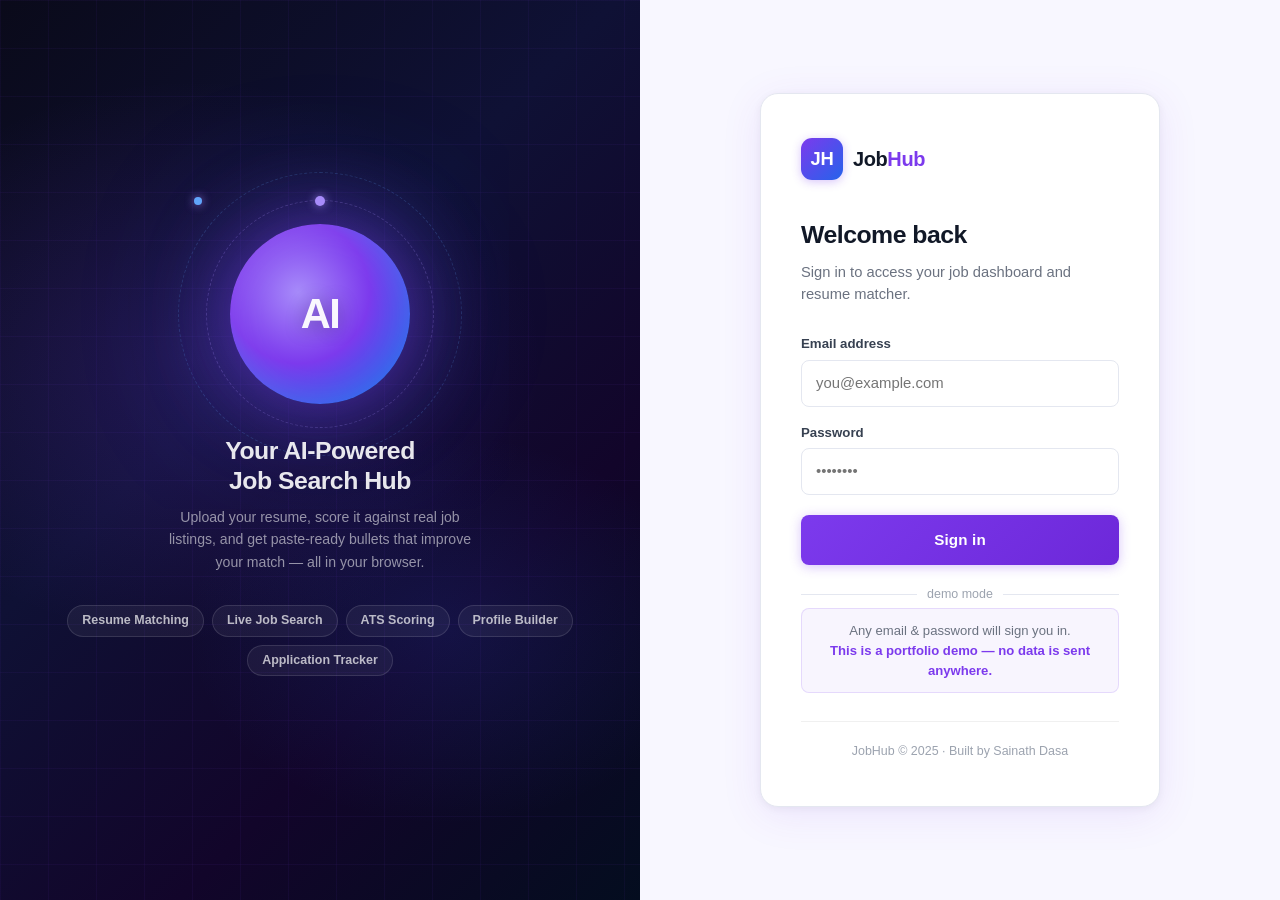
==== jobs.html @ d6e59f8e "Fix DOCX injection, score explanation, profile page, AI login visual Matcher fixes: - Fix injectSect" ====
<!DOCTYPE html>
<html lang="en">
<head>
  <meta charset="UTF-8" />
  <meta name="viewport" content="width=device-width, initial-scale=1.0" />
  <title>Jobs Dashboard — JobHub</title>
  <link rel="stylesheet" href="css/styles.css" />
  <style>
    /* ---- Page header ---- */
    .page-header {
      background: var(--surface);
      border-bottom: 1px solid var(--border);
      padding: 28px 0 20px;
    }
    .page-header-inner {
      max-width: 1200px; margin: 0 auto; padding: 0 24px;
      display: flex; align-items: flex-end; gap: 20px; justify-content: space-between; flex-wrap: wrap;
    }
    .page-header h1 {
      margin: 0 0 4px; font-size: 1.65rem; font-weight: 800;
      letter-spacing: -0.02em; color: var(--text);
    }
    .page-header p { margin: 0; color: var(--muted); font-size: 0.9rem; }

    /* ---- Search + filter bar ---- */
    .search-bar-row {
      max-width: 1200px; margin: 0 auto; padding: 16px 24px;
      display: flex; gap: 10px; flex-wrap: wrap; align-items: center;
    }
    .search-main {
      flex: 1; min-width: 240px; max-width: 420px;
      padding: 9px 14px; border: 1.5px solid var(--border);
      border-radius: var(--radius-sm); font: inherit; font-size: 0.93rem;
      color: var(--text); background: var(--surface);
      transition: border-color 0.15s, box-shadow 0.15s;
    }
    .search-main:focus {
      outline: none; border-color: var(--accent);
      box-shadow: 0 0 0 3px rgba(124,58,237,0.10);
    }
    .search-btn {
      padding: 9px 20px; background: var(--accent); color: #fff;
      border: none; border-radius: var(--radius-sm); font: inherit;
      font-size: 0.88rem; font-weight: 700; cursor: pointer;
      transition: background 0.15s; white-space: nowrap;
    }
    .search-btn:hover { background: var(--accent-hover); }
    .search-btn:disabled { opacity: 0.6; cursor: not-allowed; }

    .filter-sep { width: 1px; height: 30px; background: var(--border); margin: 0 2px; flex-shrink: 0; }

    .filter-select {
      padding: 9px 12px; border: 1.5px solid var(--border);
      border-radius: var(--radius-sm); font: inherit; font-size: 0.87rem;
      color: var(--text); background: var(--surface); cursor: pointer;
      transition: border-color 0.15s;
    }
    .filter-select:focus { outline: none; border-color: var(--accent); }

    .filter-inline-input {
      padding: 9px 12px; border: 1.5px solid var(--border);
      border-radius: var(--radius-sm); font: inherit; font-size: 0.87rem;
      color: var(--text); background: var(--surface); width: 160px;
      transition: border-color 0.15s;
    }
    .filter-inline-input:focus { outline: none; border-color: var(--accent); }

    .filter-label { font-size: 0.82rem; font-weight: 600; color: var(--muted); white-space: nowrap; }

    .time-chip-row { display: flex; gap: 4px; align-items: center; }
    .time-chip {
      padding: 6px 14px; border: 1.5px solid var(--border);
      border-radius: 999px; font-size: 0.8rem; font-weight: 600;
      color: var(--muted); background: var(--surface); cursor: pointer;
      transition: border-color 0.15s, color 0.15s, background 0.15s;
    }
    .time-chip.active {
      border-color: var(--accent); color: var(--accent);
      background: rgba(124,58,237,0.07);
    }

    /* ---- Main panel ---- */
    .main-panel {
      max-width: 1200px; margin: 0 auto 40px; padding: 0 24px;
    }

    /* ---- Stat strip ---- */
    .stat-strip {
      display: grid; grid-template-columns: repeat(5, 1fr); gap: 12px;
      margin-bottom: 20px;
    }
    @media (max-width: 800px) { .stat-strip { grid-template-columns: repeat(3, 1fr); } }
    @media (max-width: 520px) { .stat-strip { grid-template-columns: repeat(2, 1fr); } }

    /* ---- Status bar ---- */
    .live-status-bar {
      display: flex; align-items: center; gap: 10px;
      padding: 8px 0 14px; font-size: 0.84rem; color: var(--muted);
    }
    .live-spinner {
      width: 14px; height: 14px; border: 2px solid var(--border);
      border-top-color: var(--accent); border-radius: 50%;
      animation: spin 0.7s linear infinite; display: none; flex-shrink: 0;
    }
    .live-spinner.visible { display: block; }
    @keyframes spin { to { transform: rotate(360deg); } }

    /* ---- Table ---- */
    .table-card {
      background: var(--surface); border: 1px solid var(--border);
      border-radius: var(--radius); box-shadow: var(--shadow);
      overflow: hidden;
    }
    .table-toolbar {
      display: flex; align-items: center; justify-content: space-between;
      padding: 14px 20px; border-bottom: 1px solid var(--border); gap: 12px; flex-wrap: wrap;
    }
    .table-toolbar-left { display: flex; align-items: center; gap: 8px; }
    .table-count { font-size: 0.82rem; color: var(--muted); }
    .table-count strong { color: var(--text); }

    .jobs-table-wrap { overflow-x: auto; }
    .jobs-table {
      width: 100%; border-collapse: collapse; font-size: 0.875rem;
    }
    .jobs-table th {
      text-align: left; padding: 11px 16px;
      font-size: 0.75rem; font-weight: 700; letter-spacing: 0.06em;
      text-transform: uppercase; color: var(--muted);
      background: var(--surface-2); border-bottom: 1px solid var(--border);
      white-space: nowrap;
    }
    .jobs-table th:first-child { border-radius: 0; }
    .jobs-table td {
      padding: 13px 16px; border-bottom: 1px solid var(--border);
      vertical-align: middle;
    }
    .jobs-table tbody tr:last-child td { border-bottom: none; }
    .jobs-table tbody tr:hover td { background: rgba(124,58,237,0.025); }
    .jobs-table tbody tr.row-applied td { background: rgba(37,99,235,0.025); }

    .col-company { font-weight: 600; color: var(--text); white-space: nowrap; max-width: 150px; overflow: hidden; text-overflow: ellipsis; }
    .col-position a { color: var(--text); font-weight: 500; }
    .col-position a:hover { color: var(--accent); text-decoration: none; }
    .col-position .applied-badge {
      display: inline-flex; align-items: center; gap: 4px;
      font-size: 0.72rem; font-weight: 600; color: var(--accent-2);
      background: rgba(37,99,235,0.08); border: 1px solid rgba(37,99,235,0.2);
      padding: 2px 8px; border-radius: 999px; margin-left: 6px; white-space: nowrap;
    }
    .col-location { color: var(--muted); font-size: 0.82rem; white-space: nowrap; }
    .col-source { }
    .col-date { color: var(--muted); font-size: 0.8rem; white-space: nowrap; }
    .col-match { text-align: center; }
    .col-actions { white-space: nowrap; text-align: right; }

    /* score pill */
    .score-pill {
      display: inline-block; padding: 3px 10px;
      border-radius: 999px; font-size: 0.78rem; font-weight: 700;
      min-width: 46px; text-align: center;
    }
    .score-pill.high { background: rgba(5,150,105,0.1); color: var(--success); border: 1px solid rgba(5,150,105,0.2); }
    .score-pill.mid  { background: rgba(217,119,6,0.1);  color: var(--warn);    border: 1px solid rgba(217,119,6,0.2); }
    .score-pill.low  { background: rgba(220,38,38,0.08); color: var(--danger);  border: 1px solid rgba(220,38,38,0.15); }

    /* source badge */
    .src-badge {
      display: inline-block; padding: 2px 8px; border-radius: 4px;
      font-size: 0.72rem; font-weight: 600;
      background: var(--surface-2); border: 1px solid var(--border); color: var(--muted);
    }
    .src-badge.live { background: rgba(124,58,237,0.07); border-color: rgba(124,58,237,0.2); color: var(--accent); }

    /* action buttons */
    .btn-open {
      display: inline-flex; align-items: center; justify-content: center;
      width: 30px; height: 30px; border-radius: var(--radius-sm);
      border: 1px solid var(--border); background: var(--surface);
      color: var(--muted); cursor: pointer; text-decoration: none;
      transition: border-color 0.15s, color 0.15s, background 0.15s;
      font-size: 0.85rem;
    }
    .btn-open:hover { border-color: var(--accent); color: var(--accent); background: rgba(124,58,237,0.05); text-decoration: none; }

    .btn-mark-applied {
      display: inline-flex; align-items: center; gap: 5px;
      padding: 5px 12px; border-radius: var(--radius-sm);
      border: 1.5px solid var(--accent-2); color: var(--accent-2);
      background: transparent; font: inherit; font-size: 0.8rem; font-weight: 600;
      cursor: pointer; transition: background 0.15s, color 0.15s; white-space: nowrap;
    }
    .btn-mark-applied:hover { background: var(--accent-2); color: #fff; }
    .btn-applied-state {
      display: inline-flex; align-items: center; gap: 5px;
      padding: 5px 12px; border-radius: var(--radius-sm);
      border: 1.5px solid rgba(37,99,235,0.25); color: var(--accent-2);
      background: rgba(37,99,235,0.07); font: inherit; font-size: 0.8rem; font-weight: 600;
      cursor: pointer; white-space: nowrap;
      transition: border-color 0.15s, background 0.15s;
    }
    .btn-applied-state:hover { border-color: var(--danger); color: var(--danger); background: rgba(220,38,38,0.06); }

    .actions-row { display: inline-flex; align-items: center; gap: 6px; }

    /* ---- Empty / error ---- */
    .table-empty {
      padding: 48px 24px; text-align: center; color: var(--muted); font-size: 0.9rem;
    }
    .table-empty strong { color: var(--text); }

    /* ---- Chip rows in expanded detail ---- */
    .row-detail td { padding: 0 16px 14px; }
    .chip-row-sm { display: flex; flex-wrap: wrap; gap: 4px; margin-top: 4px; }
    .chip-sm {
      padding: 2px 8px; border-radius: 4px; font-size: 0.72rem; font-weight: 500;
    }
    .chip-sm.matched { background: rgba(5,150,105,0.08); color: var(--success); border: 1px solid rgba(5,150,105,0.2); }
    .chip-sm.missing { background: rgba(220,38,38,0.06); color: var(--danger); border: 1px solid rgba(220,38,38,0.15); }

    /* ---- Applications log ---- */
    .apps-section {
      margin-top: 32px;
    }

    /* ---- Utility classes replacing inline styles ---- */
    .search-filter-bar { background: var(--surface); border-bottom: 1px solid var(--border); }
    .main-panel-top { margin-top: 24px; }
    .updated-at-label { font-size: 0.78rem; color: var(--muted); }
    .applied-filter-label { font-size: 0.82rem; color: var(--muted); display: flex; align-items: center; gap: 5px; cursor: pointer; }
    .live-status-text { color: var(--muted); }
    .toolbar-sources { display: flex; align-items: center; gap: 8px; }
    .toolbar-sources-label { font-size: 0.78rem; color: var(--muted); }
    .pagination-hidden { display: none; }
    .th-center { text-align: center; }
    .th-right { text-align: right; }
    .page-info-text { font-size: 0.82rem; color: var(--muted); }

    /* ---- Pagination ---- */
    .pagination-hidden { display: none !important; }
    .pagination {
      display: flex; align-items: center; justify-content: space-between;
      padding: 12px 20px; border-top: 1px solid var(--border);
      font-size: 0.83rem; color: var(--muted);
    }
    .page-btns { display: flex; gap: 4px; }
    .page-btn {
      padding: 5px 10px; border-radius: var(--radius-sm);
      border: 1px solid var(--border); background: var(--surface);
      font: inherit; font-size: 0.82rem; cursor: pointer; color: var(--text);
      transition: border-color 0.15s, background 0.15s;
    }
    .page-btn:hover { border-color: var(--accent); color: var(--accent); }
    .page-btn.active { background: var(--accent); border-color: var(--accent); color: #fff; }
    .page-btn:disabled { opacity: 0.4; cursor: not-allowed; }
  </style>
</head>
<body>

  <!-- Auth guard runs first -->
  <script>
    (function() {
      const auth = localStorage.getItem('jh_auth');
      if (!auth) { window.location.replace('login.html'); }
    })();
  </script>

  <nav class="nav">
    <div class="nav-inner">
      <a href="index.html" class="nav-brand">
        <span class="dot"></span><span id="brand-name">JobHub</span>
      </a>
      <div class="nav-links">
        <a href="index.html">About</a>
        <a href="jobs.html" class="active">Jobs</a>
        <a href="matcher.html">Matcher</a>
        <a href="profile.html">Profile</a>
      </div>
      <div class="nav-right">
        <div class="nav-user">
          <div class="nav-user-avatar" id="nav-avatar">SD</div>
          <span id="nav-email"></span>
        </div>
        <button type="button" class="nav-logout" id="nav-logout">Sign out</button>
      </div>
    </div>
  </nav>

  <!-- Page header -->
  <div class="page-header">
    <div class="page-header-inner">
      <div>
        <h1>Job Dashboard</h1>
        <p id="status-line">Search roles and score them against your resume in real time.</p>
      </div>
    </div>
  </div>

  <!-- Search + filter bar -->
  <div class="search-filter-bar">
    <div class="search-bar-row">
      <!-- Live search -->
      <input type="search" id="live-q" class="search-main"
             placeholder="Search: React Developer, Data Engineer, Python Backend…" />
      <button type="button" id="live-search-btn" class="search-btn">Search Live</button>
      <span id="updated-at" class="updated-at-label"></span>

      <div class="filter-sep"></div>

      <!-- Time filter chips -->
      <div class="time-chip-row">
        <span class="filter-label">Posted:</span>
        <button type="button" class="time-chip active" data-hours="0">All</button>
        <button type="button" class="time-chip" data-hours="24">24h</button>
        <button type="button" class="time-chip" data-hours="48">48h</button>
        <button type="button" class="time-chip" data-hours="168">7d</button>
      </div>

      <div class="filter-sep"></div>

      <!-- Filter inputs -->
      <input id="q" type="text" class="filter-inline-input" placeholder="Filter title, company…" />
      <select id="source" class="filter-select" title="Filter by source" aria-label="Filter by source"><option value="">All sources</option></select>
      <select id="min-score" class="filter-select" title="Minimum match percentage" aria-label="Minimum match percentage">
        <option value="0" selected>Any match</option>
        <option value="30">30%+</option>
        <option value="50">50%+</option>
        <option value="70">70%+</option>
      </select>
      <select id="sort" class="filter-select" title="Sort order" aria-label="Sort order">
        <option value="match">Best match</option>
        <option value="date">Newest first</option>
        <option value="applied">Applied first</option>
      </select>
      <label class="applied-filter-label">
        <input type="checkbox" id="applied-only" /> Applied only
      </label>
    </div>
  </div>

  <!-- Main content -->
  <div class="main-panel main-panel-top">

    <!-- Stat strip -->
    <div class="stat-strip">
      <div class="stat-card accent-blue">
        <div class="stat-number" id="stat-total">—</div>
        <div class="stat-label">Total Jobs</div>
      </div>
      <div class="stat-card accent-green">
        <div class="stat-number" id="stat-high">—</div>
        <div class="stat-label">High Match ≥70%</div>
      </div>
      <div class="stat-card accent-warn">
        <div class="stat-number" id="stat-mid">—</div>
        <div class="stat-label">Medium 50–69%</div>
      </div>
      <div class="stat-card accent-purple">
        <div class="stat-number" id="stat-new">—</div>
        <div class="stat-label">New Today</div>
      </div>
      <div class="stat-card accent-teal">
        <div class="stat-number" id="stat-applied">0</div>
        <div class="stat-label">Applied Today</div>
      </div>
    </div>

    <!-- Status / spinner -->
    <div class="live-status-bar">
      <div class="live-spinner" id="live-spinner"></div>
      <span id="live-status-text" class="live-status-text"></span>
    </div>

    <!-- Jobs table card -->
    <div class="table-card" id="jobs-table-card">
      <div class="table-toolbar">
        <div class="table-toolbar-left">
          <span class="table-count" id="table-count"><strong>—</strong> jobs</span>
        </div>
        <div class="toolbar-sources">
          <span class="toolbar-sources-label">Live sources: Remotive · Arbeitnow · Himalayas</span>
        </div>
      </div>
      <div class="jobs-table-wrap">
        <table class="jobs-table">
          <thead>
            <tr>
              <th>Company</th>
              <th>Position</th>
              <th>Location</th>
              <th>Source</th>
              <th>Date</th>
              <th class="th-center">Match</th>
              <th class="th-right">Actions</th>
            </tr>
          </thead>
          <tbody id="jobs-tbody">
            <tr><td colspan="7"><div class="table-empty">Loading jobs…</div></td></tr>
          </tbody>
        </table>
      </div>
      <div class="pagination pagination-hidden" id="pagination-bar">
        <span id="page-info" class="page-info-text"></span>
        <div class="page-btns" id="page-btns"></div>
      </div>
    </div>

    <!-- Applications log -->
    <section class="apps-section">
      <div class="section-header">
        <div class="section-dot section-dot-green"></div>
        <h2>Applications Log</h2>
        <span class="muted small" id="apps-count"></span>
        <button type="button" class="btn btn-ghost btn-sm apps-clear-btn" id="clear-apps">Clear Log</button>
      </div>
      <div id="apps-log-body">
        <p class="muted small">No applications yet — click <strong>Mark as Applied</strong> on any row to start tracking.</p>
      </div>
    </section>
  </div>

  <footer class="footer">
    Live search via Remotive · Arbeitnow · Himalayas · Cached feed via GitHub Actions
  </footer>

  <script type="module">
    import { loadResume, loadAllJobs, loadSkills, resumeToText, escapeHtml, stripHtml, truncate, formatDate, scoreClass, markActiveNav } from './js/common.js';
    import { matchResumeToJD } from './js/matcher.js';

    // ---- Auth ----
    const authRaw = localStorage.getItem('jh_auth');
    if (!authRaw) { window.location.replace('login.html'); }
    const auth = JSON.parse(authRaw || '{}');
    document.getElementById('nav-avatar').textContent = auth.initials || 'SD';
    document.getElementById('nav-email').textContent = auth.email || '';
    document.getElementById('nav-logout').addEventListener('click', () => {
      localStorage.removeItem('jh_auth');
      window.location.replace('login.html');
    });

    markActiveNav();

    const APPS_KEY = 'jh_applications';
    const PAGE_SIZE = 25;
    const state = { jobs: [], cachedJobs: [], liveJobs: [], filtered: [] };
    let resumeText = '';
    let skills = [];
    let activeHours = 0;
    let currentPage = 1;

    // ---- Live job fetch ----
    async function fetchFromRemotive(query) {
      try {
        const url = `https://remotive.com/api/remote-jobs${query ? '?search=' + encodeURIComponent(query) + '&limit=50' : '?limit=100'}`;
        const r = await fetch(url);
        if (!r.ok) return [];
        const d = await r.json();
        return (d.jobs || []).map(j => ({
          id: 'remotive-' + j.id,
          title: j.title || '', company: j.company_name || '',
          location: j.candidate_required_location || 'Remote',
          url: j.url || '', source: 'Remotive',
          posted: (j.publication_date || '').slice(0, 10),
          description: stripHtml(j.description || '').slice(0, 600),
          tags: j.tags || [], _live: true
        }));
      } catch (e) { console.warn('Remotive:', e); return []; }
    }

    async function fetchFromArbeitnow(query) {
      try {
        const r = await fetch('https://www.arbeitnow.com/api/job-board-api');
        if (!r.ok) return [];
        const d = await r.json();
        const q = (query || '').toLowerCase();
        return (d.data || [])
          .filter(j => !q || (j.title + ' ' + (j.description || '')).toLowerCase().includes(q))
          .slice(0, 40)
          .map(j => ({
            id: 'arbeitnow-' + j.slug,
            title: j.title || '', company: j.company_name || '',
            location: j.location || 'Remote',
            url: j.url || '', source: 'Arbeitnow',
            posted: j.created_at ? new Date(j.created_at * 1000).toISOString().slice(0, 10) : '',
            description: stripHtml(j.description || '').slice(0, 600),
            tags: j.tags || [], _live: true
          }));
      } catch (e) { console.warn('Arbeitnow:', e); return []; }
    }

    async function fetchFromHimalayas(query) {
      try {
        const url = `https://himalayas.app/jobs/api?limit=50${query ? '&q=' + encodeURIComponent(query) : ''}`;
        const r = await fetch(url);
        if (!r.ok) return [];
        const d = await r.json();
        return (d.jobs || []).map(j => ({
          id: 'himalayas-' + (j.id || j.slug || Math.random()),
          title: j.title || '', company: (j.company || {}).name || '',
          location: j.locationRestrictions || 'Remote',
          url: j.applicationLink || j.url || '', source: 'Himalayas',
          posted: (j.createdAt || '').slice(0, 10),
          description: stripHtml(j.description || '').slice(0, 600),
          tags: j.skills || [], _live: true
        }));
      } catch (e) { console.warn('Himalayas:', e); return []; }
    }

    async function searchLiveJobs(query) {
      setStatus(true, 'Searching live job boards…');
      const [rem, arb, him] = await Promise.all([
        fetchFromRemotive(query), fetchFromArbeitnow(query), fetchFromHimalayas(query)
      ]);
      const all = [...rem, ...arb, ...him];
      setStatus(false, `Fetched ${all.length} live jobs · scoring…`);
      return all;
    }

    function setStatus(spin, msg) {
      document.getElementById('live-spinner').classList.toggle('visible', spin);
      document.getElementById('live-status-text').textContent = msg || '';
      document.getElementById('live-search-btn').disabled = spin;
    }

    // ---- Dedup ----
    function norm(s) { return (s || '').toLowerCase().replace(/[^a-z0-9]/g, ''); }
    function dedup(jobs) {
      const urls = new Set(), tcs = new Set();
      return jobs.filter(j => {
        const u = (j.url || '').toLowerCase();
        const k = norm(j.title) + '|' + norm(j.company);
        if (u && urls.has(u)) return false;
        if (k.length > 2 && tcs.has(k)) return false;
        if (u) urls.add(u);
        if (k.length > 2) tcs.add(k);
        return true;
      });
    }

    function scoreJobs(list) {
      return list.map(j => {
        if (!resumeText) return { ...j, matchScore: 0, matchedSkills: [], missingSkills: [] };
        const m = matchResumeToJD([j.title, j.description].filter(Boolean).join('\n'), resumeText, skills);
        return { ...j, matchScore: m.score, matchedSkills: m.matchedSkills, missingSkills: m.missingSkills };
      });
    }

    function mergeAndScore(cached, live) {
      return scoreJobs(dedup([...live, ...cached]));
    }

    // ---- Stats ----
    function rebuildStats(jobs) {
      const today = new Date().toDateString();
      document.getElementById('stat-total').textContent = jobs.length;
      document.getElementById('stat-high').textContent = jobs.filter(j => j.matchScore >= 70).length;
      document.getElementById('stat-mid').textContent = jobs.filter(j => j.matchScore >= 50 && j.matchScore < 70).length;
      document.getElementById('stat-new').textContent = jobs.filter(j => j.posted && new Date(j.posted).toDateString() === today).length;

      const sel = document.getElementById('source');
      const cur = sel.value;
      sel.innerHTML = '<option value="">All sources</option>';
      [...new Set(jobs.map(j => j.source).filter(Boolean))].sort().forEach(s => {
        const o = document.createElement('option'); o.value = s; o.textContent = s;
        if (s === cur) o.selected = true; sel.appendChild(o);
      });
    }

    // ---- Apps storage ----
    function getApps() { try { return JSON.parse(localStorage.getItem(APPS_KEY) || '[]'); } catch { return []; } }
    function isApplied(url) { return getApps().some(a => a.url === url); }
    function getAppliedDate(url) { const a = getApps().find(a => a.url === url); return a ? new Date(a.appliedAt).toLocaleDateString() : ''; }

    function applyJob(job) {
      const apps = getApps();
      if (!apps.some(a => a.url === job.url)) {
        apps.unshift({ url: job.url, title: job.title, company: job.company, source: job.source, matchScore: job.matchScore, appliedAt: new Date().toISOString() });
        localStorage.setItem(APPS_KEY, JSON.stringify(apps.slice(0, 300)));
      }
      updateAppliedStat();
      render();
      renderAppsLog();
    }

    function removeApp(url) {
      localStorage.setItem(APPS_KEY, JSON.stringify(getApps().filter(a => a.url !== url)));
      updateAppliedStat();
      render();
      renderAppsLog();
    }

    function updateAppliedStat() {
      const today = new Date().toDateString();
      document.getElementById('stat-applied').textContent =
        getApps().filter(a => new Date(a.appliedAt).toDateString() === today).length;
    }

    // ---- Time filter ----
    document.querySelectorAll('.time-chip').forEach(btn => {
      btn.addEventListener('click', () => {
        document.querySelectorAll('.time-chip').forEach(b => b.classList.remove('active'));
        btn.classList.add('active');
        activeHours = parseInt(btn.dataset.hours, 10);
        currentPage = 1;
        render();
      });
    });

    function withinWindow(postedStr) {
      if (!activeHours) return true;
      if (!postedStr) return false;
      return new Date(postedStr) >= new Date(Date.now() - activeHours * 3600000);
    }

    // ---- Score pill helper ----
    function scorePill(score) {
      const cls = score >= 70 ? 'high' : score >= 50 ? 'mid' : 'low';
      return `<span class="score-pill ${cls}">${score}%</span>`;
    }

    // ---- Render table ----
    function render() {
      const q = document.getElementById('q').value.trim().toLowerCase();
      const srcFilter = document.getElementById('source').value;
      const minScore = parseInt(document.getElementById('min-score').value, 10);
      const sort = document.getElementById('sort').value;
      const appliedOnly = document.getElementById('applied-only').checked;

      let list = state.jobs.filter(j => {
        if (!withinWindow(j.posted)) return false;
        if (srcFilter && j.source !== srcFilter) return false;
        if (j.matchScore < minScore) return false;
        if (appliedOnly && !isApplied(j.url)) return false;
        if (q) {
          const hay = `${j.title} ${j.company} ${j.location} ${(j.matchedSkills || []).join(' ')}`.toLowerCase();
          if (!hay.includes(q)) return false;
        }
        return true;
      });

      if (sort === 'match') list.sort((a, b) => b.matchScore - a.matchScore);
      else if (sort === 'date') list.sort((a, b) => new Date(b.posted || 0) - new Date(a.posted || 0));
      else if (sort === 'applied') list.sort((a, b) => (isApplied(b.url) ? 1 : 0) - (isApplied(a.url) ? 1 : 0));

      state.filtered = list;

      const total = list.length;
      const totalPages = Math.max(1, Math.ceil(total / PAGE_SIZE));
      if (currentPage > totalPages) currentPage = 1;
      const page = list.slice((currentPage - 1) * PAGE_SIZE, currentPage * PAGE_SIZE);

      document.getElementById('table-count').innerHTML = `<strong>${total}</strong> jobs${total !== state.jobs.length ? ` (of ${state.jobs.length})` : ''}`;

      const tbody = document.getElementById('jobs-tbody');
      if (total === 0) {
        const hidden = state.jobs.length;
        tbody.innerHTML = `<tr><td colspan="7"><div class="table-empty">
          No jobs match your current filters.<br/>
          ${hidden > 0 ? `<strong>${hidden} jobs</strong> exist — try setting match % to "Any" or clearing filters.` : 'Try searching for a specific role using the search bar above.'}
        </div></td></tr>`;
        document.getElementById('pagination-bar').style.display = 'none';
        return;
      }

      tbody.innerHTML = page.map(j => {
        const applied = isApplied(j.url);
        const liveBadge = j._live ? ` <span class="src-badge live">Live</span>` : '';
        const appliedBadge = applied ? `<span class="applied-badge">✓ Applied ${escapeHtml(getAppliedDate(j.url))}</span>` : '';
        const actionBtn = applied
          ? `<button type="button" class="btn-applied-state btn-undo-apply" data-url="${escapeHtml(j.url)}" title="Click to undo">✓ Applied</button>`
          : `<button type="button" class="btn-mark-applied btn-track-apply"
               data-url="${escapeHtml(j.url)}"
               data-title="${escapeHtml(j.title || '')}"
               data-company="${escapeHtml(j.company || '')}"
               data-source="${escapeHtml(j.source || '')}"
               data-score="${j.matchScore}">Mark as Applied</button>`;
        return `
          <tr class="${applied ? 'row-applied' : ''}" data-id="${escapeHtml(j.id || '')}">
            <td class="col-company" title="${escapeHtml(j.company || '')}">${escapeHtml(j.company || '—')}</td>
            <td class="col-position">
              <a href="${escapeHtml(j.url || '#')}" target="_blank" rel="noopener">${escapeHtml(j.title || '(untitled)')}</a>
              ${appliedBadge}
            </td>
            <td class="col-location">${escapeHtml(j.location || '—')}</td>
            <td class="col-source"><span class="src-badge">${escapeHtml(j.source || '')}</span>${liveBadge}</td>
            <td class="col-date">${j.posted ? escapeHtml(formatDate(j.posted)) : '—'}</td>
            <td class="col-match">${scorePill(j.matchScore)}</td>
            <td class="col-actions">
              <div class="actions-row">
                <a class="btn-open" href="${escapeHtml(j.url || '#')}" target="_blank" rel="noopener" title="Open job listing">↗</a>
                ${actionBtn}
              </div>
            </td>
          </tr>`;
      }).join('');

      // Pagination
      const pbar = document.getElementById('pagination-bar');
      if (totalPages <= 1) {
        pbar.classList.add('pagination-hidden');
      } else {
        pbar.classList.remove('pagination-hidden');
        document.getElementById('page-info').textContent =
          `Showing ${(currentPage - 1) * PAGE_SIZE + 1}–${Math.min(currentPage * PAGE_SIZE, total)} of ${total}`;
        const btns = document.getElementById('page-btns');
        btns.innerHTML = '';
        const makeBtn = (label, page, disabled) => {
          const b = document.createElement('button');
          b.className = 'page-btn' + (page === currentPage ? ' active' : '');
          b.textContent = label; b.disabled = disabled;
          if (!disabled) b.addEventListener('click', () => { currentPage = page; render(); document.getElementById('jobs-table-card').scrollIntoView({ behavior: 'smooth', block: 'start' }); });
          return b;
        };
        btns.appendChild(makeBtn('←', currentPage - 1, currentPage === 1));
        const start = Math.max(1, currentPage - 2), end = Math.min(totalPages, currentPage + 2);
        for (let p = start; p <= end; p++) btns.appendChild(makeBtn(p, p, false));
        btns.appendChild(makeBtn('→', currentPage + 1, currentPage === totalPages));
      }

      // Event delegation
      tbody.onclick = e => {
        const applyBtn = e.target.closest('.btn-track-apply');
        if (applyBtn) {
          applyJob({ url: applyBtn.dataset.url, title: applyBtn.dataset.title, company: applyBtn.dataset.company, source: applyBtn.dataset.source, matchScore: parseInt(applyBtn.dataset.score, 10) });
          return;
        }
        const undoBtn = e.target.closest('.btn-undo-apply');
        if (undoBtn) removeApp(undoBtn.dataset.url);
      };
    }

    // ---- Applications log ----
    function renderAppsLog() {
      const cutoff = Date.now() - 34 * 86400000;
      const apps = getApps().filter(a => new Date(a.appliedAt).getTime() > cutoff);
      const countEl = document.getElementById('apps-count');
      const el = document.getElementById('apps-log-body');
      if (!apps.length) {
        countEl.textContent = '';
        el.innerHTML = '<p class="muted small">No applications in the last 34 days.</p>';
        return;
      }
      const today = new Date().toDateString();
      countEl.textContent = `${apps.length} in last 34 days · ${apps.filter(a => new Date(a.appliedAt).toDateString() === today).length} today`;
      const byDate = {};
      apps.forEach(a => { const d = new Date(a.appliedAt).toDateString(); (byDate[d] = byDate[d] || []).push(a); });
      el.innerHTML = Object.entries(byDate).map(([day, entries]) => `
        <div class="apps-day-group">
          <div class="apps-day-label">${day === today ? 'Today' : day} <span class="muted small">(${entries.length})</span></div>
          <table class="apps-table">
            <thead><tr><th>Job Title</th><th>Company</th><th>Source</th><th>Match</th><th>Time</th><th></th></tr></thead>
            <tbody>
              ${entries.map(a => `<tr>
                <td><a href="${escapeHtml(a.url)}" target="_blank" rel="noopener">${escapeHtml(a.title || '—')}</a></td>
                <td class="muted small">${escapeHtml(a.company || '—')}</td>
                <td><span class="src-badge">${escapeHtml(a.source || '—')}</span></td>
                <td class="${scoreClass(a.matchScore || 0)}">${a.matchScore || 0}%</td>
                <td class="muted small">${new Date(a.appliedAt).toLocaleTimeString([], { hour: '2-digit', minute: '2-digit' })}</td>
                <td><button type="button" class="btn-remove-app" data-url="${escapeHtml(a.url)}">Remove</button></td>
              </tr>`).join('')}
            </tbody>
          </table>
        </div>`).join('');
      el.querySelectorAll('.btn-remove-app').forEach(btn => btn.addEventListener('click', () => removeApp(btn.dataset.url)));
    }

    // ---- Live search handler ----
    async function runSearch() {
      const query = document.getElementById('live-q').value.trim();
      document.getElementById('min-score').value = '0';
      currentPage = 1;
      const liveResults = await searchLiveJobs(query);
      state.liveJobs = liveResults;
      state.jobs = mergeAndScore(state.cachedJobs || [], liveResults);
      rebuildStats(state.jobs);
      setStatus(false, `${liveResults.length} live jobs · ${state.jobs.length} total · scored against your resume`);
      render();
    }

    document.getElementById('live-search-btn').addEventListener('click', runSearch);

    let searchTimeout = null;
    document.getElementById('live-q').addEventListener('input', () => {
      clearTimeout(searchTimeout);
      const q = document.getElementById('live-q').value.trim();
      if (q.length < 2) return;
      searchTimeout = setTimeout(runSearch, 700);
    });
    document.getElementById('live-q').addEventListener('keydown', e => {
      if (e.key === 'Enter') { clearTimeout(searchTimeout); runSearch(); }
    });

    // ---- Init ----
    (async () => {
      try {
        const [resume, feed, skillData] = await Promise.all([
          loadResume(),
          loadAllJobs().catch(() => ({ jobs: [], updated_at: '' })),
          loadSkills().catch(() => ({ skills: [] }))
        ]);

        document.getElementById('brand-name').textContent = resume.name || 'JobHub';
        skills = Array.isArray(skillData) ? skillData : (skillData.skills || []);

        const parts = [resume.title || '', resume.tagline || '', resume.summary || ''];
        Object.values(resume.skills || {}).forEach(arr => { if (Array.isArray(arr)) parts.push(arr.join(' ')); });
        (resume.experience || []).forEach(e => { parts.push(e.role || '', e.company || ''); (e.bullets || []).forEach(b => parts.push(b)); });
        resumeText = parts.join(' ');

        if (feed.updated_at) document.getElementById('updated-at').textContent = `Cache: ${feed.updated_at}`;

        state.cachedJobs = scoreJobs(feed.jobs || []);
        setStatus(true, 'Loading live jobs from Remotive, Arbeitnow, Himalayas…');

        const liveResults = await Promise.all([
          fetchFromRemotive('software engineer'),
          fetchFromArbeitnow(''),
          fetchFromHimalayas('software')
        ]).then(([r, a, h]) => [...r, ...a, ...h]).catch(() => []);

        state.liveJobs = liveResults;
        state.jobs = mergeAndScore(state.cachedJobs, liveResults);
        rebuildStats(state.jobs);
        setStatus(false, `${state.jobs.length} jobs loaded · scored against your resume`);
        document.getElementById('status-line').textContent = `${state.jobs.length} jobs scored against your resume · search a role for specific results`;

        ['q', 'source', 'min-score', 'sort', 'applied-only'].forEach(id => {
          document.getElementById(id).addEventListener('change', () => { currentPage = 1; render(); });
        });
        document.getElementById('q').addEventListener('input', () => { currentPage = 1; render(); });
        document.getElementById('clear-apps').addEventListener('click', () => {
          if (confirm('Clear all application history?')) { localStorage.removeItem(APPS_KEY); updateAppliedStat(); render(); renderAppsLog(); }
        });

        updateAppliedStat();
        render();
        renderAppsLog();

      } catch (err) {
        console.error(err);
        setStatus(false, '');
        document.getElementById('jobs-tbody').innerHTML =
          `<tr><td colspan="7"><div class="table-empty">Error loading: ${escapeHtml(err.message)}</div></td></tr>`;
      }
    })();
  </script>
</body>
</html>
---- css/styles.css ----
/* ---------- Design tokens — Light professional theme ---------- */
:root {
  --bg: #f4f6fb;
  --surface: #ffffff;
  --surface-2: #f3f4f8;
  --border: #e4e7f0;
  --text: #111827;
  --muted: #6b7280;
  --accent: #7c3aed;        /* purple primary */
  --accent-hover: #6d28d9;
  --accent-2: #2563eb;      /* blue secondary */
  --accent-2-hover: #1d4ed8;
  --warn: #d97706;
  --danger: #dc2626;
  --success: #059669;
  --radius: 10px;
  --radius-sm: 6px;
  --shadow: 0 1px 4px rgba(0,0,0,0.07), 0 4px 16px rgba(0,0,0,0.05);
  --shadow-lg: 0 8px 32px rgba(0,0,0,0.10);
  --mono: ui-monospace, SFMono-Regular, Menlo, Consolas, monospace;
  --sans: -apple-system, BlinkMacSystemFont, "Segoe UI", Roboto, "Helvetica Neue", Arial, sans-serif;
}

/* ---------- Base ---------- */
* { box-sizing: border-box; }
html, body { margin: 0; padding: 0; }
body {
  font-family: var(--sans);
  background: var(--bg);
  color: var(--text);
  line-height: 1.55;
  -webkit-font-smoothing: antialiased;
}
a { color: var(--accent); text-decoration: none; }
a:hover { text-decoration: underline; }
code { font-family: var(--mono); background: var(--surface-2); padding: 1px 5px; border-radius: 4px; font-size: 0.9em; }

/* ---------- Layout ---------- */
.container { max-width: 1140px; margin: 0 auto; padding: 0 24px; }
.container-narrow { max-width: 860px; margin: 0 auto; padding: 0 24px; }

/* ---------- Top nav ---------- */
.nav {
  background: var(--surface);
  border-bottom: 1px solid var(--border);
  position: sticky; top: 0; z-index: 100;
  box-shadow: 0 1px 3px rgba(0,0,0,0.06);
}
.nav-inner {
  display: flex; align-items: center; justify-content: space-between;
  padding: 0 24px; max-width: 1140px; margin: 0 auto; height: 56px;
}
.nav-brand {
  font-weight: 800; font-size: 1.1rem; color: var(--accent);
  display: flex; align-items: center; gap: 8px; letter-spacing: -0.01em;
}
.nav-brand .dot { width: 9px; height: 9px; border-radius: 50%; background: var(--accent); }
.nav-links { display: flex; gap: 2px; }
.nav-links a {
  color: var(--muted); padding: 8px 14px; border-radius: var(--radius-sm);
  font-size: 0.9rem; font-weight: 500;
}
.nav-links a:hover { background: var(--surface-2); color: var(--text); text-decoration: none; }
.nav-links a.active { color: var(--accent); background: rgba(124,58,237,0.07); font-weight: 600; }
.nav-right { display: flex; align-items: center; gap: 10px; }
.nav-user {
  display: flex; align-items: center; gap: 8px;
  font-size: 0.85rem; color: var(--muted);
}
.nav-user-avatar {
  width: 32px; height: 32px; border-radius: 50%;
  background: linear-gradient(135deg, var(--accent), var(--accent-2));
  display: flex; align-items: center; justify-content: center;
  font-size: 0.75rem; font-weight: 700; color: #fff;
}
.nav-logout {
  font-size: 0.82rem; color: var(--muted); padding: 6px 12px;
  border: 1px solid var(--border); border-radius: var(--radius-sm);
  background: var(--surface); cursor: pointer;
  transition: border-color 0.15s, color 0.15s;
}
.nav-logout:hover { border-color: var(--danger); color: var(--danger); text-decoration: none; }

/* ---------- Buttons ---------- */
.btn {
  display: inline-flex; align-items: center; gap: 6px;
  background: var(--accent); color: #fff;
  padding: 9px 18px; border-radius: var(--radius-sm);
  border: none; cursor: pointer; font-weight: 600; font-size: 0.9rem;
  transition: background 0.15s, transform 0.05s;
  font-family: var(--sans);
}
.btn:hover { background: var(--accent-hover); text-decoration: none; color: #fff; }
.btn:active { transform: translateY(1px); }
.btn-blue { background: var(--accent-2); }
.btn-blue:hover { background: var(--accent-2-hover); }
.btn-ghost {
  background: transparent; color: var(--text);
  border: 1px solid var(--border);
}
.btn-ghost:hover { background: var(--surface-2); color: var(--text); text-decoration: none; }
.btn-outline-purple {
  background: transparent; color: var(--accent);
  border: 1.5px solid var(--accent); font-weight: 600;
}
.btn-outline-purple:hover { background: rgba(124,58,237,0.06); text-decoration: none; color: var(--accent); }
.btn-sm { padding: 6px 12px; font-size: 0.82rem; }
.btn-icon {
  display: inline-flex; align-items: center; justify-content: center;
  width: 32px; height: 32px; border-radius: var(--radius-sm);
  border: 1px solid var(--border); background: var(--surface);
  color: var(--muted); cursor: pointer; font-size: 0.9rem;
  transition: border-color 0.15s, color 0.15s, background 0.15s;
}
.btn-icon:hover { border-color: var(--accent); color: var(--accent); background: rgba(124,58,237,0.05); text-decoration: none; }
.btn-icon.danger:hover { border-color: var(--danger); color: var(--danger); background: rgba(220,38,38,0.05); }

/* ---------- Section ---------- */
.section { padding: 40px 0; border-top: 1px solid var(--border); }
.section h2 { font-size: 1.4rem; margin: 0 0 20px; letter-spacing: -0.01em; }

/* ---------- Cards / grid ---------- */
.card {
  background: var(--surface);
  border: 1px solid var(--border);
  border-radius: var(--radius);
  padding: 20px;
  margin-bottom: 12px;
  box-shadow: var(--shadow);
}
.card:hover { border-color: #c4b5fd; }
.card .card-head { display: flex; justify-content: space-between; align-items: flex-start; gap: 12px; margin-bottom: 8px; }
.card .card-title { font-weight: 600; font-size: 1.02rem; margin: 0; }
.card .card-sub { color: var(--muted); font-size: 0.88rem; margin: 4px 0 0; }
.card .card-body { color: var(--text); font-size: 0.95rem; }
.card ul { padding-left: 18px; margin: 8px 0; }
.card li { margin-bottom: 4px; }
.grid-2 { display: grid; grid-template-columns: repeat(auto-fit, minmax(280px, 1fr)); gap: 14px; }

/* ---------- Skill chips ---------- */
.chip-row { display: flex; flex-wrap: wrap; gap: 6px; margin: 6px 0; }
.chip {
  display: inline-block; padding: 3px 10px;
  background: var(--surface-2); border: 1px solid var(--border);
  border-radius: 999px; font-size: 0.8rem; color: var(--text);
}
.chip.accent { background: rgba(124,58,237,0.08); border-color: #c4b5fd; color: var(--accent); }
.chip.missing { background: rgba(217,119,6,0.08); border-color: #fcd34d; color: var(--warn); }
.chip.matched { background: rgba(5,150,105,0.08); border-color: #6ee7b7; color: var(--success); }
.skill-group { margin-bottom: 10px; }
.skill-group-label { color: var(--muted); font-size: 0.78rem; text-transform: uppercase; letter-spacing: 0.06em; margin-bottom: 4px; }

/* ---------- Job cards (kept for matcher page) ---------- */
.job-card {
  background: var(--surface); border: 1px solid var(--border);
  border-radius: var(--radius); padding: 18px; margin-bottom: 10px;
  box-shadow: var(--shadow);
}
.job-head { display: flex; justify-content: space-between; align-items: flex-start; gap: 14px; }
.job-title { font-weight: 700; font-size: 1.02rem; margin: 0; }
.job-title a { color: var(--text); }
.job-title a:hover { color: var(--accent); }
.job-meta { color: var(--muted); font-size: 0.85rem; margin: 2px 0 10px; display: flex; align-items: center; flex-wrap: wrap; gap: 6px; }
.job-meta .source-badge {
  display: inline-block; background: var(--surface-2);
  border: 1px solid var(--border);
  padding: 1px 8px; border-radius: 4px; font-size: 0.72rem;
}
.job-desc {
  font-size: 0.88rem; color: var(--muted); max-height: 80px; overflow: hidden;
  -webkit-mask-image: linear-gradient(to bottom, black 55%, transparent 100%);
  mask-image: linear-gradient(to bottom, black 55%, transparent 100%);
}

/* ---------- Score circle ---------- */
.score {
  display: inline-flex; align-items: center; justify-content: center;
  min-width: 56px; height: 56px; border-radius: 50%;
  font-weight: 700; font-size: 1rem;
  border: 2.5px solid var(--border); flex-shrink: 0;
}
.score.high { color: var(--success); border-color: var(--success); background: rgba(5,150,105,0.06); }
.score.mid  { color: var(--warn);    border-color: var(--warn);    background: rgba(217,119,6,0.06); }
.score.low  { color: var(--danger);  border-color: var(--danger);  background: rgba(220,38,38,0.06); }

/* ---------- Professional table for jobs ---------- */
.jobs-panel {
  background: var(--surface); border: 1px solid var(--border);
  border-radius: var(--radius); box-shadow: var(--shadow);
  overflow: hidden;
}
.jobs-table-wrap { overflow-x: auto; }
.jobs-table {
  width: 100%; border-collapse: collapse; font-size: 0.88rem;
}
.jobs-table thead tr {
  border-bottom: 1px solid var(--border);
  background: var(--surface-2);
}
.jobs-table th {
  text-align: left; padding: 10px 14px;
  font-size: 0.72rem; font-weight: 700; color: var(--muted);
  text-transform: uppercase; letter-spacing: 0.07em;
  white-space: nowrap;
}
.jobs-table td {
  padding: 12px 14px; border-bottom: 1px solid var(--border);
  vertical-align: middle;
}
.jobs-table tbody tr:last-child td { border-bottom: none; }
.jobs-table tbody tr:hover td { background: rgba(124,58,237,0.025); }
.jobs-table .td-company { font-weight: 700; font-size: 0.92rem; white-space: nowrap; }
.jobs-table .td-position { max-width: 260px; }
.jobs-table .td-location { color: var(--muted); white-space: nowrap; }
.jobs-table .td-source .source-badge { font-size: 0.72rem; }
.jobs-table .td-date { color: var(--muted); white-space: nowrap; font-size: 0.82rem; }
.jobs-table .td-score { white-space: nowrap; }
.jobs-table .td-actions {
  display: flex; align-items: center; gap: 6px; flex-wrap: nowrap;
  white-space: nowrap;
}
.jobs-table-empty {
  padding: 48px 24px; text-align: center; color: var(--muted);
}

/* Score inline pill */
.score-pill {
  display: inline-flex; align-items: center; justify-content: center;
  padding: 3px 10px; border-radius: 999px; font-size: 0.78rem; font-weight: 700;
  border: 1.5px solid var(--border); white-space: nowrap;
}
.score-pill.high { color: var(--success); border-color: var(--success); background: rgba(5,150,105,0.07); }
.score-pill.mid  { color: var(--warn);    border-color: var(--warn);    background: rgba(217,119,6,0.07); }
.score-pill.low  { color: var(--danger);  border-color: var(--danger);  background: rgba(220,38,38,0.07); }

/* ---------- Tabs ---------- */
.tab-bar {
  display: flex; gap: 4px; padding: 14px 20px 0;
  border-bottom: 1px solid var(--border);
  background: var(--surface); border-radius: var(--radius) var(--radius) 0 0;
}
.tab-btn {
  padding: 8px 16px; border: none; background: none; cursor: pointer;
  font: inherit; font-size: 0.88rem; font-weight: 500;
  color: var(--muted); border-bottom: 2px solid transparent;
  margin-bottom: -1px; transition: color 0.15s, border-color 0.15s;
  border-radius: var(--radius-sm) var(--radius-sm) 0 0;
}
.tab-btn:hover { color: var(--text); }
.tab-btn.active { color: var(--accent); border-bottom-color: var(--accent); font-weight: 600; }

/* ---------- Filters bar ---------- */
.filters {
  background: var(--surface-2);
  border-bottom: 1px solid var(--border);
  padding: 12px 20px;
  display: flex; flex-wrap: wrap; gap: 10px; align-items: center;
}
.filters label { color: var(--muted); font-size: 0.85rem; }
.filter-search {
  display: flex; align-items: center; gap: 8px;
  background: var(--surface); border: 1px solid var(--border);
  border-radius: var(--radius-sm); padding: 7px 12px;
  flex: 1; min-width: 220px; max-width: 340px;
}
.filter-search svg { color: var(--muted); flex-shrink: 0; }
.filter-search input {
  border: none; outline: none; background: none;
  font: inherit; font-size: 0.88rem; color: var(--text); width: 100%;
}
.filter-search input::placeholder { color: var(--muted); }
.filters select {
  background: var(--surface); border: 1px solid var(--border);
  border-radius: var(--radius-sm); color: var(--text);
  padding: 7px 10px; font: inherit; font-size: 0.85rem;
}
.filters input[type="text"] {
  background: var(--surface); border: 1px solid var(--border);
  border-radius: var(--radius-sm); color: var(--text);
  padding: 7px 10px; font: inherit; font-size: 0.85rem; min-width: 160px;
}
.filter-check-label {
  display: inline-flex; align-items: center; gap: 6px;
  color: var(--muted); font-size: 0.85rem; cursor: pointer;
}
.filter-check-label input[type="checkbox"] { accent-color: var(--accent); }

/* ---------- Time filter ---------- */
.time-filter-group { display: flex; gap: 4px; }
.time-filter-label { font-size: 0.85rem; color: var(--muted); }
.time-btn {
  padding: 5px 12px; border: 1px solid var(--border); border-radius: var(--radius-sm);
  background: var(--surface); color: var(--muted); font-size: 0.82rem;
  font-weight: 500; cursor: pointer; font-family: var(--sans);
  transition: background 0.12s, border-color 0.12s, color 0.12s;
}
.time-btn:hover { background: var(--surface-2); color: var(--text); border-color: #c4b5fd; }
.time-btn.active { background: var(--accent); border-color: var(--accent); color: #fff; }

/* ---------- Pagination ---------- */
.pagination {
  display: flex; align-items: center; justify-content: space-between;
  padding: 12px 20px; border-top: 1px solid var(--border);
  font-size: 0.82rem; color: var(--muted);
}
.pagination-btns { display: flex; gap: 6px; }
.page-btn {
  padding: 5px 12px; border: 1px solid var(--border); border-radius: var(--radius-sm);
  background: var(--surface); color: var(--muted); font-size: 0.82rem;
  cursor: pointer; font-family: var(--sans);
  transition: background 0.1s, border-color 0.1s;
}
.page-btn:hover:not(:disabled) { border-color: var(--accent); color: var(--accent); background: rgba(124,58,237,0.04); }
.page-btn:disabled { opacity: 0.4; cursor: default; }

/* ---------- Forms / matcher ---------- */
textarea.jd-input {
  width: 100%; min-height: 160px;
  background: var(--surface); border: 1px solid var(--border);
  border-radius: var(--radius); color: var(--text);
  padding: 14px; font-family: var(--sans); font-size: 0.92rem;
  resize: vertical;
}
textarea.jd-input:focus { outline: 2px solid var(--accent); border-color: var(--accent); }

.match-summary {
  display: flex; gap: 20px; align-items: center; flex-wrap: wrap;
  background: var(--surface); border: 1px solid var(--border);
  border-radius: var(--radius); padding: 20px; margin: 20px 0;
  box-shadow: var(--shadow);
}
.match-summary .score { width: 88px; height: 88px; font-size: 1.45rem; border-width: 3px; }
.match-summary .score-details h3 { margin: 0 0 5px; font-size: 1.05rem; }
.match-summary .score-details p { margin: 0; color: var(--muted); font-size: 0.88rem; }

.progress {
  background: var(--surface-2); border: 1px solid var(--border);
  border-radius: 999px; height: 7px; overflow: hidden;
}
.progress > div {
  height: 100%;
  background: linear-gradient(90deg, var(--accent), var(--accent-2));
  transition: width 0.4s ease;
  border-radius: 999px;
}

/* ---------- Misc ---------- */
.muted { color: var(--muted); }
.small { font-size: 0.82rem; }
.inline-list { list-style: none; padding: 0; margin: 0; display: flex; flex-wrap: wrap; gap: 6px; }
.footer { padding: 28px 0; text-align: center; color: var(--muted); font-size: 0.82rem; border-top: 1px solid var(--border); margin-top: 40px; }
.loading { padding: 40px; text-align: center; color: var(--muted); }
.empty { padding: 40px; text-align: center; color: var(--muted); }

/* ---------- Dashboard header ---------- */
.dash-header {
  padding: 28px 0 20px;
  display: flex; align-items: flex-end; justify-content: space-between;
  flex-wrap: wrap; gap: 12px;
}
.dash-header h1 { margin: 0 0 4px; font-size: 1.8rem; font-weight: 800; letter-spacing: -0.02em; color: var(--accent); }
.dash-header .muted { margin: 0; font-size: 0.88rem; }
.dash-header-actions { display: flex; gap: 10px; align-items: center; }
.last-updated { font-size: 0.78rem; color: var(--muted); }

/* ---------- Stat cards ---------- */
.stat-grid {
  display: grid; grid-template-columns: repeat(auto-fit, minmax(140px, 1fr));
  gap: 12px; margin-bottom: 20px;
}
.stat-card {
  background: var(--surface); border: 1px solid var(--border);
  border-top: 3px solid var(--border); border-radius: var(--radius);
  padding: 16px 18px; box-shadow: var(--shadow);
}
.stat-card.accent-blue   { border-top-color: var(--accent-2); }
.stat-card.accent-green  { border-top-color: var(--success); }
.stat-card.accent-warn   { border-top-color: var(--warn); }
.stat-card.accent-purple { border-top-color: var(--accent); }
.stat-card.accent-teal   { border-top-color: #0d9488; }
.stat-number { font-size: 1.9rem; font-weight: 800; letter-spacing: -0.03em; line-height: 1; margin-bottom: 4px; }
.stat-label { font-size: 0.72rem; color: var(--muted); text-transform: uppercase; letter-spacing: 0.05em; font-weight: 600; }

/* ---------- Applied / Mark Applied ---------- */
.btn-apply {
  display: inline-flex; align-items: center; gap: 5px;
  padding: 6px 14px; background: var(--accent); color: #fff;
  border-radius: var(--radius-sm); font-size: 0.82rem; font-weight: 700;
  text-decoration: none; border: none; cursor: pointer;
  transition: background 0.15s; font-family: var(--sans);
}
.btn-apply:hover { background: var(--accent-hover); text-decoration: none; color: #fff; }
.btn-mark-applied {
  display: inline-flex; align-items: center; justify-content: center;
  padding: 5px 14px; background: transparent; color: var(--accent-2);
  border: 1.5px solid var(--accent-2); border-radius: var(--radius-sm);
  font-size: 0.8rem; font-weight: 700; cursor: pointer; white-space: nowrap;
  font-family: var(--sans); transition: background 0.15s, color 0.15s;
}
.btn-mark-applied:hover { background: var(--accent-2); color: #fff; }
.btn-mark-applied.marked {
  background: rgba(5,150,105,0.08); color: var(--success);
  border-color: var(--success);
}
.btn-undo-apply { font-size: 0.75rem; }
.btn-applied {
  display: inline-flex; align-items: center; gap: 4px;
  padding: 5px 12px; background: rgba(5,150,105,0.08);
  border: 1.5px solid var(--success); color: var(--success);
  border-radius: var(--radius-sm); font-size: 0.8rem; font-weight: 700;
}
.applied-date-badge {
  display: inline-flex; align-items: center; gap: 4px;
  padding: 1px 8px; border-radius: 999px; font-size: 0.72rem; font-weight: 600;
  background: rgba(5,150,105,0.08); border: 1px solid var(--success); color: var(--success);
}

/* ---------- Source badge ---------- */
.source-badge {
  display: inline-block; background: var(--surface-2); border: 1px solid var(--border);
  padding: 2px 8px; border-radius: 4px; font-size: 0.72rem; color: var(--muted);
}
.source-badge-live { background: rgba(124,58,237,0.08); border-color: #c4b5fd; color: var(--accent); }

/* ---------- Job corner (cards mode) ---------- */
.job-actions { display: flex; gap: 8px; margin-top: 10px; align-items: center; flex-wrap: wrap; }
.job-card-body { flex: 1; }
.job-card-applied { border-color: var(--success); }
.job-corner { display: flex; flex-direction: column; align-items: center; gap: 8px; flex-shrink: 0; padding-left: 14px; }
.corner-actions { display: flex; flex-direction: column; gap: 5px; align-items: center; min-width: 90px; }
.corner-actions .btn-apply,
.corner-actions .btn-applied { width: 100%; text-align: center; justify-content: center; font-size: 0.78rem; }
.corner-actions .btn-ghost { width: 100%; text-align: center; justify-content: center; font-size: 0.75rem; }
.corner-applied { font-size: 0.75rem; font-weight: 700; color: var(--success); background: rgba(5,150,105,0.08); border: 1px solid var(--success); padding: 4px 10px; border-radius: var(--radius-sm); width: 100%; text-align: center; }
.corner-check { color: var(--muted); }

/* ---------- Applications log ---------- */
.apps-log-section { margin-top: 36px; padding-top: 24px; border-top: 1px solid var(--border); padding-bottom: 48px; }
.apps-clear-btn { margin-left: auto; }
.apps-day-group { margin-bottom: 22px; }
.apps-day-label { font-size: 0.82rem; font-weight: 700; color: var(--text); margin-bottom: 8px; padding-bottom: 6px; border-bottom: 1px solid var(--border); }
.apps-table { width: 100%; border-collapse: collapse; }
.apps-table th {
  text-align: left; font-size: 0.7rem; font-weight: 700; color: var(--muted);
  text-transform: uppercase; letter-spacing: 0.06em; padding: 6px 12px;
  border-bottom: 1px solid var(--border);
}
.apps-table td { padding: 10px 12px; border-bottom: 1px solid var(--border); font-size: 0.85rem; vertical-align: middle; }
.apps-table tr:last-child td { border-bottom: none; }
.apps-table tr:hover td { background: var(--surface-2); }
.btn-remove-app {
  background: none; border: 1px solid var(--border); color: var(--muted);
  border-radius: var(--radius-sm); padding: 3px 8px; font-size: 0.72rem;
  cursor: pointer; font-family: var(--sans);
  transition: border-color 0.15s, color 0.15s;
}
.btn-remove-app:hover { border-color: var(--danger); color: var(--danger); }

/* ---------- Score text colors ---------- */
.score-high { color: var(--success); font-weight: 700; }
.score-mid  { color: var(--warn);    font-weight: 700; }
.score-low  { color: var(--danger);  font-weight: 700; }

/* ---------- Section header ---------- */
.section-header { display: flex; align-items: center; gap: 10px; margin-bottom: 18px; }
.section-header h2 { margin: 0; font-size: 1.3rem; letter-spacing: -0.01em; }
.section-dot { width: 4px; height: 20px; border-radius: 2px; background: var(--accent); flex-shrink: 0; }
.section-dot-green { background: var(--success); }

/* ---------- Login page ---------- */
.login-page {
  min-height: 100vh; display: flex; align-items: center; justify-content: center;
  background: linear-gradient(135deg, #f4f6fb 0%, #ede9fe 50%, #e0f2fe 100%);
  padding: 24px;
}
.login-card {
  background: var(--surface); border: 1px solid var(--border);
  border-radius: 16px; padding: 48px 44px;
  width: 100%; max-width: 420px;
  box-shadow: 0 8px 40px rgba(124,58,237,0.10), 0 1px 4px rgba(0,0,0,0.06);
}
.login-brand {
  display: flex; align-items: center; gap: 10px; margin-bottom: 32px;
}
.login-logo {
  width: 40px; height: 40px; border-radius: 10px;
  background: linear-gradient(135deg, var(--accent), var(--accent-2));
  display: flex; align-items: center; justify-content: center;
  font-weight: 900; font-size: 1.1rem; color: #fff; letter-spacing: -0.02em;
}
.login-brand-name { font-size: 1.2rem; font-weight: 800; color: var(--text); letter-spacing: -0.01em; }
.login-card h2 { margin: 0 0 6px; font-size: 1.55rem; font-weight: 800; letter-spacing: -0.02em; }
.login-card > p { margin: 0 0 28px; color: var(--muted); font-size: 0.92rem; }
.login-form { display: flex; flex-direction: column; gap: 14px; }
.login-field { display: flex; flex-direction: column; gap: 5px; }
.login-field label { font-size: 0.82rem; font-weight: 600; color: var(--text); }
.login-field input {
  padding: 10px 14px; border: 1.5px solid var(--border); border-radius: var(--radius-sm);
  font: inherit; font-size: 0.92rem; color: var(--text); background: var(--surface);
  transition: border-color 0.15s;
}
.login-field input:focus { outline: none; border-color: var(--accent); }
.login-submit {
  margin-top: 6px; padding: 12px; background: var(--accent); color: #fff;
  border: none; border-radius: var(--radius-sm); font: inherit;
  font-size: 0.95rem; font-weight: 700; cursor: pointer;
  transition: background 0.15s;
}
.login-submit:hover { background: var(--accent-hover); }
.login-hint { margin: 20px 0 0; text-align: center; font-size: 0.78rem; color: var(--muted); }
.login-error { padding: 10px 14px; background: rgba(220,38,38,0.07); border: 1px solid rgba(220,38,38,0.2); border-radius: var(--radius-sm); font-size: 0.85rem; color: var(--danger); display: none; }
.login-error.visible { display: block; }

/* ---------- Profile hero (about page) ---------- */
.profile-hero { display: flex; align-items: flex-start; gap: 28px; padding: 48px 0 36px; }
.profile-info { flex: 1; }
.profile-info h1 { font-size: 2.2rem; margin: 0 0 6px; letter-spacing: -0.02em; }
.profile-info .subtitle { font-size: 1.05rem; color: var(--muted); margin: 0 0 4px; }
.hero-location { font-size: 0.85rem; color: var(--muted); margin: 0 0 12px; }
.profile-info .tagline { font-size: 0.98rem; color: var(--text); margin: 0 0 20px; max-width: 560px; line-height: 1.65; }
.social-links { display: flex; flex-wrap: wrap; gap: 8px; }
.social-link {
  display: inline-flex; align-items: center; gap: 6px; padding: 7px 16px;
  border-radius: var(--radius-sm); border: 1px solid var(--border);
  font-size: 0.85rem; font-weight: 500; color: var(--text); background: var(--surface);
  transition: border-color 0.15s, background 0.15s; text-decoration: none;
  box-shadow: var(--shadow);
}
.social-link:hover { border-color: var(--accent); background: var(--surface-2); text-decoration: none; color: var(--text); }
.social-link.primary { background: var(--accent); color: #fff; border-color: var(--accent); }
.social-link.primary:hover { background: var(--accent-hover); text-decoration: none; color: #fff; }

/* ---------- Avatar ---------- */
.avatar {
  width: 76px; height: 76px; border-radius: 50%;
  background: linear-gradient(135deg, var(--accent), var(--accent-2));
  display: flex; align-items: center; justify-content: center;
  font-size: 1.4rem; font-weight: 800; color: white; flex-shrink: 0;
  border: 3px solid var(--border); box-shadow: var(--shadow);
}

/* ---------- Status badge ---------- */
.status-badge {
  display: inline-flex; align-items: center; gap: 7px;
  padding: 4px 12px; border-radius: 999px; font-size: 0.75rem; font-weight: 600;
  background: rgba(5,150,105,0.08); border: 1px solid var(--success); color: var(--success);
  margin-bottom: 14px;
}
.status-badge .pulse {
  width: 7px; height: 7px; border-radius: 50%; background: var(--success);
  animation: blink 2s infinite;
}
@keyframes blink { 0%,100%{opacity:1} 50%{opacity:0.2} }

/* ---------- Responsive ---------- */
@media (max-width: 700px) {
  .nav-inner { padding: 0 16px; }
  .container, .container-narrow { padding: 0 16px; }
  .profile-hero { flex-direction: column; padding: 32px 0 24px; gap: 16px; }
  .profile-info h1 { font-size: 1.75rem; }
  .dash-header { flex-direction: column; align-items: flex-start; }
  .stat-grid { grid-template-columns: repeat(2, 1fr); }
  .jobs-table { font-size: 0.8rem; }
  .jobs-table th, .jobs-table td { padding: 8px 10px; }
}
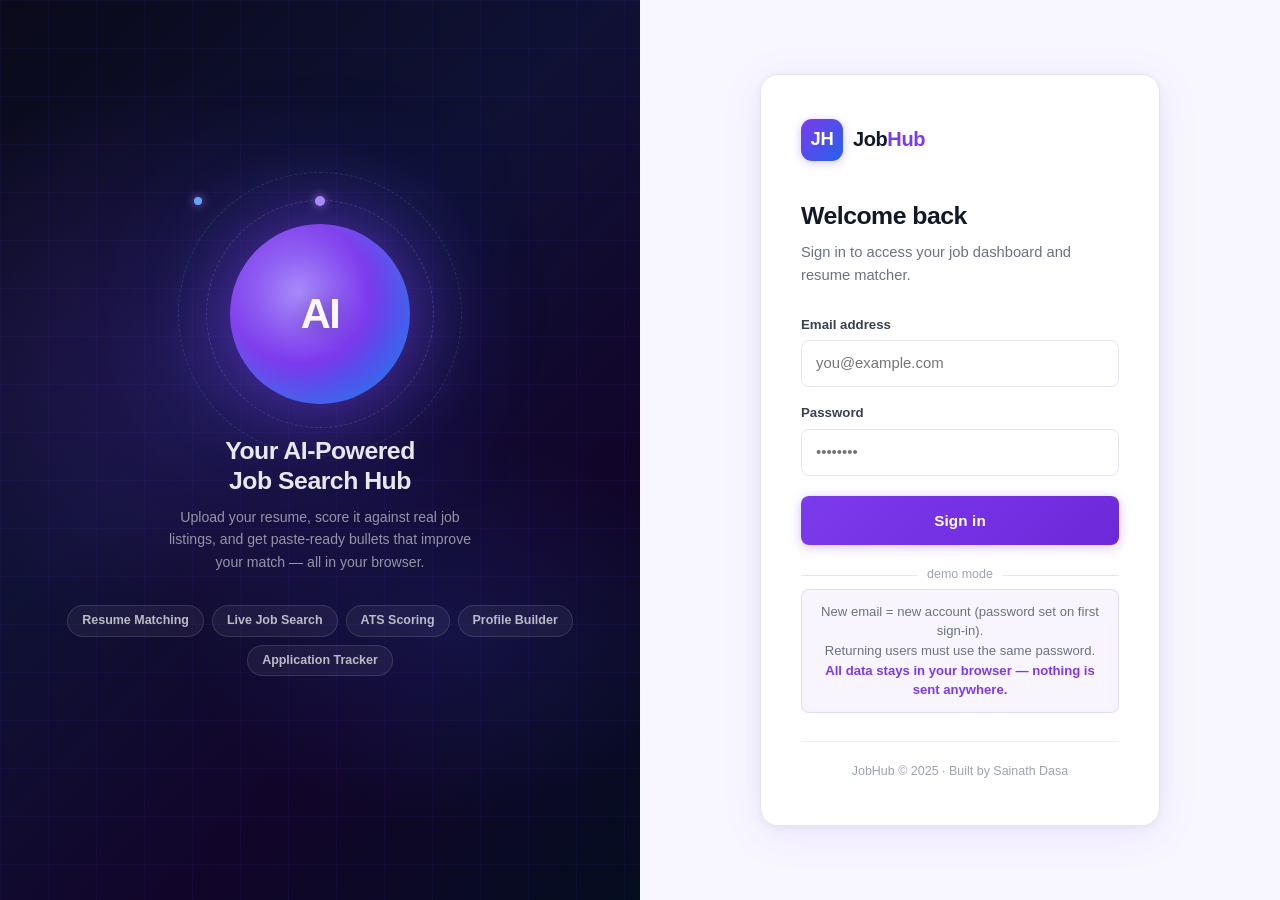
==== commit 126770a9: "Major UX overhaul: score accuracy, auth, profile blank state, resume editing - matcher: score shows " ====
--- a/jobs.html
+++ b/jobs.html
@@ -3,846 +3,755 @@
 <head>
   <meta charset="UTF-8" />
   <meta name="viewport" content="width=device-width, initial-scale=1.0" />
-  <title>Jobs Dashboard — JobHub</title>
+  <title>Jobs — JobHub</title>
   <link rel="stylesheet" href="css/styles.css" />
   <style>
     /* ---- Page header ---- */
-    .page-header {
-      background: var(--surface);
-      border-bottom: 1px solid var(--border);
-      padding: 28px 0 20px;
+    .page-header { background: var(--surface); border-bottom: 1px solid var(--border); padding: 24px 0 18px; }
+    .page-header-inner { max-width: 1200px; margin: 0 auto; padding: 0 24px; display: flex; align-items: flex-end; gap: 16px; justify-content: space-between; flex-wrap: wrap; }
+    .page-header h1 { margin: 0 0 3px; font-size: 1.55rem; font-weight: 800; letter-spacing: -0.02em; }
+    .page-header p { margin: 0; color: var(--muted); font-size: 0.88rem; }
+
+    /* ---- API key notice ---- */
+    .api-key-notice {
+      max-width: 1200px; margin: 14px auto 0; padding: 0 24px;
     }
-    .page-header-inner {
-      max-width: 1200px; margin: 0 auto; padding: 0 24px;
-      display: flex; align-items: flex-end; gap: 20px; justify-content: space-between; flex-wrap: wrap;
+    .api-key-banner {
+      background: rgba(124,58,237,0.06); border: 1px solid rgba(124,58,237,0.2);
+      border-radius: var(--radius-sm); padding: 10px 16px;
+      display: flex; align-items: center; gap: 10px; flex-wrap: wrap;
+      font-size: 0.85rem; color: var(--text);
     }
-    .page-header h1 {
-      margin: 0 0 4px; font-size: 1.65rem; font-weight: 800;
-      letter-spacing: -0.02em; color: var(--text);
-    }
-    .page-header p { margin: 0; color: var(--muted); font-size: 0.9rem; }
-
-    /* ---- Search + filter bar ---- */
-    .search-bar-row {
-      max-width: 1200px; margin: 0 auto; padding: 16px 24px;
-      display: flex; gap: 10px; flex-wrap: wrap; align-items: center;
-    }
-    .search-main {
-      flex: 1; min-width: 240px; max-width: 420px;
-      padding: 9px 14px; border: 1.5px solid var(--border);
-      border-radius: var(--radius-sm); font: inherit; font-size: 0.93rem;
-      color: var(--text); background: var(--surface);
-      transition: border-color 0.15s, box-shadow 0.15s;
-    }
-    .search-main:focus {
-      outline: none; border-color: var(--accent);
-      box-shadow: 0 0 0 3px rgba(124,58,237,0.10);
-    }
-    .search-btn {
-      padding: 9px 20px; background: var(--accent); color: #fff;
-      border: none; border-radius: var(--radius-sm); font: inherit;
-      font-size: 0.88rem; font-weight: 700; cursor: pointer;
-      transition: background 0.15s; white-space: nowrap;
-    }
+    .api-key-banner a { color: var(--accent); font-weight: 600; }
+    .api-key-banner.has-key { background: rgba(5,150,105,0.06); border-color: rgba(5,150,105,0.2); color: var(--success); }
+
+    /* ---- Search bar ---- */
+    .search-bar-wrap { background: var(--surface); border-bottom: 1px solid var(--border); }
+    .search-bar-inner { max-width: 1200px; margin: 0 auto; padding: 14px 24px; display: flex; gap: 10px; flex-wrap: wrap; align-items: center; }
+    .search-main { flex: 1; min-width: 220px; max-width: 380px; padding: 9px 14px; border: 1.5px solid var(--border); border-radius: var(--radius-sm); font: inherit; font-size: 0.93rem; color: var(--text); background: var(--surface); transition: border-color 0.15s, box-shadow 0.15s; }
+    .search-main:focus { outline: none; border-color: var(--accent); box-shadow: 0 0 0 3px rgba(124,58,237,0.10); }
+    .location-input { width: 180px; padding: 9px 12px; border: 1.5px solid var(--border); border-radius: var(--radius-sm); font: inherit; font-size: 0.88rem; color: var(--text); background: var(--surface); transition: border-color 0.15s; }
+    .location-input:focus { outline: none; border-color: var(--accent); }
+    .search-btn { padding: 9px 22px; background: var(--accent); color: #fff; border: none; border-radius: var(--radius-sm); font: inherit; font-size: 0.9rem; font-weight: 700; cursor: pointer; transition: background 0.15s; white-space: nowrap; }
     .search-btn:hover { background: var(--accent-hover); }
     .search-btn:disabled { opacity: 0.6; cursor: not-allowed; }
-
-    .filter-sep { width: 1px; height: 30px; background: var(--border); margin: 0 2px; flex-shrink: 0; }
-
-    .filter-select {
-      padding: 9px 12px; border: 1.5px solid var(--border);
-      border-radius: var(--radius-sm); font: inherit; font-size: 0.87rem;
-      color: var(--text); background: var(--surface); cursor: pointer;
-      transition: border-color 0.15s;
-    }
+    .filter-sep { width: 1px; height: 28px; background: var(--border); flex-shrink: 0; }
+    .filter-select { padding: 9px 10px; border: 1.5px solid var(--border); border-radius: var(--radius-sm); font: inherit; font-size: 0.86rem; color: var(--text); background: var(--surface); cursor: pointer; }
     .filter-select:focus { outline: none; border-color: var(--accent); }
-
-    .filter-inline-input {
-      padding: 9px 12px; border: 1.5px solid var(--border);
-      border-radius: var(--radius-sm); font: inherit; font-size: 0.87rem;
-      color: var(--text); background: var(--surface); width: 160px;
-      transition: border-color 0.15s;
-    }
-    .filter-inline-input:focus { outline: none; border-color: var(--accent); }
-
-    .filter-label { font-size: 0.82rem; font-weight: 600; color: var(--muted); white-space: nowrap; }
-
-    .time-chip-row { display: flex; gap: 4px; align-items: center; }
-    .time-chip {
-      padding: 6px 14px; border: 1.5px solid var(--border);
-      border-radius: 999px; font-size: 0.8rem; font-weight: 600;
-      color: var(--muted); background: var(--surface); cursor: pointer;
-      transition: border-color 0.15s, color 0.15s, background 0.15s;
-    }
-    .time-chip.active {
-      border-color: var(--accent); color: var(--accent);
-      background: rgba(124,58,237,0.07);
-    }
-
-    /* ---- Main panel ---- */
-    .main-panel {
-      max-width: 1200px; margin: 0 auto 40px; padding: 0 24px;
-    }
+    .filter-label { font-size: 0.8rem; font-weight: 600; color: var(--muted); white-space: nowrap; }
+    .time-chips { display: flex; gap: 4px; }
+    .time-chip { padding: 5px 12px; border: 1.5px solid var(--border); border-radius: 999px; font-size: 0.79rem; font-weight: 600; color: var(--muted); background: var(--surface); cursor: pointer; transition: border-color 0.15s, color 0.15s, background 0.15s; }
+    .time-chip.active { border-color: var(--accent); color: var(--accent); background: rgba(124,58,237,0.07); }
+    .applied-label { font-size: 0.82rem; color: var(--muted); display: flex; align-items: center; gap: 5px; cursor: pointer; white-space: nowrap; }
+
+    /* ---- Main layout ---- */
+    .main-wrap { max-width: 1200px; margin: 0 auto; padding: 20px 24px 60px; }
 
     /* ---- Stat strip ---- */
-    .stat-strip {
-      display: grid; grid-template-columns: repeat(5, 1fr); gap: 12px;
-      margin-bottom: 20px;
-    }
-    @media (max-width: 800px) { .stat-strip { grid-template-columns: repeat(3, 1fr); } }
-    @media (max-width: 520px) { .stat-strip { grid-template-columns: repeat(2, 1fr); } }
+    .stat-strip { display: grid; grid-template-columns: repeat(5,1fr); gap: 12px; margin-bottom: 20px; }
+    @media(max-width:800px){ .stat-strip { grid-template-columns: repeat(3,1fr); } }
 
     /* ---- Status bar ---- */
-    .live-status-bar {
-      display: flex; align-items: center; gap: 10px;
-      padding: 8px 0 14px; font-size: 0.84rem; color: var(--muted);
-    }
-    .live-spinner {
-      width: 14px; height: 14px; border: 2px solid var(--border);
-      border-top-color: var(--accent); border-radius: 50%;
-      animation: spin 0.7s linear infinite; display: none; flex-shrink: 0;
-    }
-    .live-spinner.visible { display: block; }
+    .status-bar { display: flex; align-items: center; gap: 10px; padding: 0 0 14px; font-size: 0.83rem; color: var(--muted); min-height: 32px; }
+    .spin { width: 14px; height: 14px; border: 2px solid var(--border); border-top-color: var(--accent); border-radius: 50%; animation: spin 0.7s linear infinite; display: none; flex-shrink: 0; }
+    .spin.on { display: block; }
     @keyframes spin { to { transform: rotate(360deg); } }
 
-    /* ---- Table ---- */
-    .table-card {
-      background: var(--surface); border: 1px solid var(--border);
-      border-radius: var(--radius); box-shadow: var(--shadow);
-      overflow: hidden;
-    }
-    .table-toolbar {
-      display: flex; align-items: center; justify-content: space-between;
-      padding: 14px 20px; border-bottom: 1px solid var(--border); gap: 12px; flex-wrap: wrap;
-    }
-    .table-toolbar-left { display: flex; align-items: center; gap: 8px; }
+    /* ---- Table card ---- */
+    .table-card { background: var(--surface); border: 1px solid var(--border); border-radius: var(--radius); box-shadow: var(--shadow); overflow: hidden; }
+    .table-toolbar { display: flex; align-items: center; justify-content: space-between; padding: 12px 20px; border-bottom: 1px solid var(--border); gap: 10px; flex-wrap: wrap; }
     .table-count { font-size: 0.82rem; color: var(--muted); }
     .table-count strong { color: var(--text); }
-
+    .sources-label { font-size: 0.76rem; color: var(--muted); }
     .jobs-table-wrap { overflow-x: auto; }
-    .jobs-table {
-      width: 100%; border-collapse: collapse; font-size: 0.875rem;
-    }
-    .jobs-table th {
-      text-align: left; padding: 11px 16px;
-      font-size: 0.75rem; font-weight: 700; letter-spacing: 0.06em;
-      text-transform: uppercase; color: var(--muted);
-      background: var(--surface-2); border-bottom: 1px solid var(--border);
-      white-space: nowrap;
-    }
-    .jobs-table th:first-child { border-radius: 0; }
-    .jobs-table td {
-      padding: 13px 16px; border-bottom: 1px solid var(--border);
-      vertical-align: middle;
-    }
+    .jobs-table { width: 100%; border-collapse: collapse; font-size: 0.875rem; }
+    .jobs-table th { text-align: left; padding: 10px 14px; font-size: 0.72rem; font-weight: 700; letter-spacing: 0.07em; text-transform: uppercase; color: var(--muted); background: var(--surface-2); border-bottom: 1px solid var(--border); white-space: nowrap; }
+    .jobs-table td { padding: 12px 14px; border-bottom: 1px solid var(--border); vertical-align: middle; }
     .jobs-table tbody tr:last-child td { border-bottom: none; }
     .jobs-table tbody tr:hover td { background: rgba(124,58,237,0.025); }
     .jobs-table tbody tr.row-applied td { background: rgba(37,99,235,0.025); }
-
-    .col-company { font-weight: 600; color: var(--text); white-space: nowrap; max-width: 150px; overflow: hidden; text-overflow: ellipsis; }
+    .col-company { font-weight: 600; max-width: 140px; overflow: hidden; text-overflow: ellipsis; white-space: nowrap; }
     .col-position a { color: var(--text); font-weight: 500; }
     .col-position a:hover { color: var(--accent); text-decoration: none; }
-    .col-position .applied-badge {
-      display: inline-flex; align-items: center; gap: 4px;
-      font-size: 0.72rem; font-weight: 600; color: var(--accent-2);
-      background: rgba(37,99,235,0.08); border: 1px solid rgba(37,99,235,0.2);
-      padding: 2px 8px; border-radius: 999px; margin-left: 6px; white-space: nowrap;
-    }
-    .col-location { color: var(--muted); font-size: 0.82rem; white-space: nowrap; }
+    .col-location { color: var(--muted); font-size: 0.8rem; white-space: nowrap; max-width: 130px; overflow: hidden; text-overflow: ellipsis; }
+    .col-date { color: var(--muted); font-size: 0.79rem; white-space: nowrap; }
+    .col-match { text-align: center; }
     .col-source { }
-    .col-date { color: var(--muted); font-size: 0.8rem; white-space: nowrap; }
-    .col-match { text-align: center; }
-    .col-actions { white-space: nowrap; text-align: right; }
-
-    /* score pill */
-    .score-pill {
-      display: inline-block; padding: 3px 10px;
-      border-radius: 999px; font-size: 0.78rem; font-weight: 700;
-      min-width: 46px; text-align: center;
-    }
+    .col-actions { text-align: right; white-space: nowrap; }
+    .applied-badge { display: inline-flex; align-items: center; gap: 4px; font-size: 0.7rem; font-weight: 600; color: var(--accent-2); background: rgba(37,99,235,0.08); border: 1px solid rgba(37,99,235,0.2); padding: 2px 7px; border-radius: 999px; margin-left: 6px; }
+    .salary-badge { display: inline-block; font-size: 0.72rem; color: var(--success); margin-left: 6px; font-weight: 600; }
+
+    /* Score pill */
+    .score-pill { display: inline-block; padding: 2px 9px; border-radius: 999px; font-size: 0.76rem; font-weight: 700; min-width: 44px; text-align: center; }
     .score-pill.high { background: rgba(5,150,105,0.1); color: var(--success); border: 1px solid rgba(5,150,105,0.2); }
     .score-pill.mid  { background: rgba(217,119,6,0.1);  color: var(--warn);    border: 1px solid rgba(217,119,6,0.2); }
     .score-pill.low  { background: rgba(220,38,38,0.08); color: var(--danger);  border: 1px solid rgba(220,38,38,0.15); }
 
-    /* source badge */
-    .src-badge {
-      display: inline-block; padding: 2px 8px; border-radius: 4px;
-      font-size: 0.72rem; font-weight: 600;
-      background: var(--surface-2); border: 1px solid var(--border); color: var(--muted);
-    }
-    .src-badge.live { background: rgba(124,58,237,0.07); border-color: rgba(124,58,237,0.2); color: var(--accent); }
-
-    /* action buttons */
-    .btn-open {
-      display: inline-flex; align-items: center; justify-content: center;
-      width: 30px; height: 30px; border-radius: var(--radius-sm);
-      border: 1px solid var(--border); background: var(--surface);
-      color: var(--muted); cursor: pointer; text-decoration: none;
-      transition: border-color 0.15s, color 0.15s, background 0.15s;
-      font-size: 0.85rem;
-    }
-    .btn-open:hover { border-color: var(--accent); color: var(--accent); background: rgba(124,58,237,0.05); text-decoration: none; }
-
-    .btn-mark-applied {
-      display: inline-flex; align-items: center; gap: 5px;
-      padding: 5px 12px; border-radius: var(--radius-sm);
-      border: 1.5px solid var(--accent-2); color: var(--accent-2);
-      background: transparent; font: inherit; font-size: 0.8rem; font-weight: 600;
-      cursor: pointer; transition: background 0.15s, color 0.15s; white-space: nowrap;
-    }
+    /* Source badge */
+    .src-badge { display: inline-block; padding: 2px 7px; border-radius: 4px; font-size: 0.7rem; font-weight: 600; background: var(--surface-2); border: 1px solid var(--border); color: var(--muted); white-space: nowrap; }
+    .src-badge.linkedin { background: rgba(10,102,194,0.08); border-color: rgba(10,102,194,0.2); color: #0a66c2; }
+    .src-badge.indeed   { background: rgba(34,130,209,0.08); border-color: rgba(34,130,209,0.2); color: #2282d1; }
+    .src-badge.glassdoor{ background: rgba(15,157,88,0.08);  border-color: rgba(15,157,88,0.2);  color: #0f9d58; }
+
+    /* Action buttons */
+    .btn-open { display: inline-flex; align-items: center; justify-content: center; width: 29px; height: 29px; border-radius: var(--radius-sm); border: 1px solid var(--border); background: var(--surface); color: var(--muted); cursor: pointer; text-decoration: none; transition: border-color 0.15s, color 0.15s; font-size: 0.85rem; }
+    .btn-open:hover { border-color: var(--accent); color: var(--accent); text-decoration: none; }
+    .btn-mark-applied { display: inline-flex; align-items: center; gap: 4px; padding: 4px 11px; border-radius: var(--radius-sm); border: 1.5px solid var(--accent-2); color: var(--accent-2); background: transparent; font: inherit; font-size: 0.78rem; font-weight: 600; cursor: pointer; transition: background 0.15s, color 0.15s; white-space: nowrap; }
     .btn-mark-applied:hover { background: var(--accent-2); color: #fff; }
-    .btn-applied-state {
-      display: inline-flex; align-items: center; gap: 5px;
-      padding: 5px 12px; border-radius: var(--radius-sm);
-      border: 1.5px solid rgba(37,99,235,0.25); color: var(--accent-2);
-      background: rgba(37,99,235,0.07); font: inherit; font-size: 0.8rem; font-weight: 600;
-      cursor: pointer; white-space: nowrap;
-      transition: border-color 0.15s, background 0.15s;
-    }
+    .btn-applied-state { display: inline-flex; align-items: center; gap: 4px; padding: 4px 11px; border-radius: var(--radius-sm); border: 1.5px solid rgba(37,99,235,0.25); color: var(--accent-2); background: rgba(37,99,235,0.07); font: inherit; font-size: 0.78rem; font-weight: 600; cursor: pointer; white-space: nowrap; transition: border-color 0.15s, background 0.15s, color 0.15s; }
     .btn-applied-state:hover { border-color: var(--danger); color: var(--danger); background: rgba(220,38,38,0.06); }
-
     .actions-row { display: inline-flex; align-items: center; gap: 6px; }
 
-    /* ---- Empty / error ---- */
-    .table-empty {
-      padding: 48px 24px; text-align: center; color: var(--muted); font-size: 0.9rem;
-    }
-    .table-empty strong { color: var(--text); }
-
-    /* ---- Chip rows in expanded detail ---- */
-    .row-detail td { padding: 0 16px 14px; }
-    .chip-row-sm { display: flex; flex-wrap: wrap; gap: 4px; margin-top: 4px; }
-    .chip-sm {
-      padding: 2px 8px; border-radius: 4px; font-size: 0.72rem; font-weight: 500;
-    }
-    .chip-sm.matched { background: rgba(5,150,105,0.08); color: var(--success); border: 1px solid rgba(5,150,105,0.2); }
-    .chip-sm.missing { background: rgba(220,38,38,0.06); color: var(--danger); border: 1px solid rgba(220,38,38,0.15); }
-
-    /* ---- Applications log ---- */
-    .apps-section {
-      margin-top: 32px;
-    }
-
-    /* ---- Utility classes replacing inline styles ---- */
-    .search-filter-bar { background: var(--surface); border-bottom: 1px solid var(--border); }
-    .main-panel-top { margin-top: 24px; }
-    .updated-at-label { font-size: 0.78rem; color: var(--muted); }
-    .applied-filter-label { font-size: 0.82rem; color: var(--muted); display: flex; align-items: center; gap: 5px; cursor: pointer; }
-    .live-status-text { color: var(--muted); }
-    .toolbar-sources { display: flex; align-items: center; gap: 8px; }
-    .toolbar-sources-label { font-size: 0.78rem; color: var(--muted); }
-    .pagination-hidden { display: none; }
-    .th-center { text-align: center; }
-    .th-right { text-align: right; }
-    .page-info-text { font-size: 0.82rem; color: var(--muted); }
-
-    /* ---- Pagination ---- */
+    /* Pagination */
+    .pagination { display: flex; align-items: center; justify-content: space-between; padding: 12px 20px; border-top: 1px solid var(--border); }
     .pagination-hidden { display: none !important; }
-    .pagination {
-      display: flex; align-items: center; justify-content: space-between;
-      padding: 12px 20px; border-top: 1px solid var(--border);
-      font-size: 0.83rem; color: var(--muted);
-    }
     .page-btns { display: flex; gap: 4px; }
-    .page-btn {
-      padding: 5px 10px; border-radius: var(--radius-sm);
-      border: 1px solid var(--border); background: var(--surface);
-      font: inherit; font-size: 0.82rem; cursor: pointer; color: var(--text);
-      transition: border-color 0.15s, background 0.15s;
-    }
+    .page-btn { padding: 5px 10px; border-radius: var(--radius-sm); border: 1px solid var(--border); background: var(--surface); font: inherit; font-size: 0.8rem; cursor: pointer; color: var(--text); transition: border-color 0.15s, background 0.15s; }
     .page-btn:hover { border-color: var(--accent); color: var(--accent); }
     .page-btn.active { background: var(--accent); border-color: var(--accent); color: #fff; }
     .page-btn:disabled { opacity: 0.4; cursor: not-allowed; }
+
+    /* Empty / error */
+    .table-empty { padding: 48px 24px; text-align: center; color: var(--muted); font-size: 0.9rem; line-height: 1.7; }
+    .table-empty strong { color: var(--text); display: block; margin-bottom: 6px; font-size: 1rem; }
+    .table-empty a { color: var(--accent); }
+
+    /* Applications log */
+    .apps-section { margin-top: 32px; }
+    .apps-table { width: 100%; border-collapse: collapse; font-size: 0.85rem; }
+    .apps-table th { text-align: left; color: var(--muted); font-weight: 600; padding: 6px 10px; border-bottom: 1px solid var(--border); font-size: 0.72rem; text-transform: uppercase; letter-spacing: 0.05em; }
+    .apps-table td { padding: 8px 10px; border-bottom: 1px solid var(--border); vertical-align: middle; }
+    .apps-table tr:last-child td { border-bottom: none; }
+    .apps-day-group { margin-bottom: 20px; background: var(--surface); border: 1px solid var(--border); border-radius: var(--radius-sm); overflow: hidden; }
+    .apps-day-label { padding: 8px 14px; background: var(--surface-2); border-bottom: 1px solid var(--border); font-size: 0.82rem; font-weight: 600; }
+    .btn-remove-app { background: none; border: 1px solid var(--border); color: var(--muted); border-radius: var(--radius-sm); padding: 3px 8px; font-size: 0.7rem; cursor: pointer; transition: border-color 0.15s, color 0.15s; }
+    .btn-remove-app:hover { border-color: var(--danger); color: var(--danger); }
+
+    /* Score text colors */
+    .score-high { color: var(--success); font-weight: 700; }
+    .score-mid  { color: var(--warn);    font-weight: 700; }
+    .score-low  { color: var(--danger);  font-weight: 700; }
+
+    /* Inline-style replacements */
+    .nav-email-txt { font-size: 0.82rem; color: var(--muted); }
+    .api-notice-wrap { max-width: 1200px; margin: 14px auto 0; padding: 0 24px; }
+    .search-bar-top { margin-top: 10px; }
+    .filter-text-input { width: 160px; }
+    .pag-info-txt { font-size: 0.81rem; color: var(--muted); }
+    .updated-label { font-size: 0.76rem; color: var(--muted); }
+    .th-center { text-align: center; }
+    .th-right { text-align: right; }
   </style>
 </head>
 <body>
 
-  <!-- Auth guard runs first -->
-  <script>
-    (function() {
-      const auth = localStorage.getItem('jh_auth');
-      if (!auth) { window.location.replace('login.html'); }
-    })();
-  </script>
-
-  <nav class="nav">
-    <div class="nav-inner">
-      <a href="index.html" class="nav-brand">
-        <span class="dot"></span><span id="brand-name">JobHub</span>
-      </a>
-      <div class="nav-links">
-        <a href="index.html">About</a>
-        <a href="jobs.html" class="active">Jobs</a>
-        <a href="matcher.html">Matcher</a>
-        <a href="profile.html">Profile</a>
+<script>
+  (function(){ if(!localStorage.getItem('jh_auth')) window.location.replace('login.html'); })();
+</script>
+
+<nav class="nav">
+  <div class="nav-inner">
+    <a href="index.html" class="nav-brand"><span class="dot"></span><span id="brand-name">JobHub</span></a>
+    <div class="nav-links">
+      <a href="index.html">About</a>
+      <a href="jobs.html" class="active">Jobs</a>
+      <a href="matcher.html">Matcher</a>
+      <a href="profile.html">Profile</a>
+    </div>
+    <div class="nav-right">
+      <div class="nav-user">
+        <div class="nav-user-avatar" id="nav-avatar">SD</div>
+        <span id="nav-email" class="nav-email-txt"></span>
       </div>
-      <div class="nav-right">
-        <div class="nav-user">
-          <div class="nav-user-avatar" id="nav-avatar">SD</div>
-          <span id="nav-email"></span>
-        </div>
-        <button type="button" class="nav-logout" id="nav-logout">Sign out</button>
-      </div>
-    </div>
-  </nav>
-
-  <!-- Page header -->
-  <div class="page-header">
-    <div class="page-header-inner">
-      <div>
-        <h1>Job Dashboard</h1>
-        <p id="status-line">Search roles and score them against your resume in real time.</p>
-      </div>
+      <button type="button" class="nav-logout" id="nav-logout">Sign out</button>
     </div>
   </div>
-
-  <!-- Search + filter bar -->
-  <div class="search-filter-bar">
-    <div class="search-bar-row">
-      <!-- Live search -->
-      <input type="search" id="live-q" class="search-main"
-             placeholder="Search: React Developer, Data Engineer, Python Backend…" />
-      <button type="button" id="live-search-btn" class="search-btn">Search Live</button>
-      <span id="updated-at" class="updated-at-label"></span>
-
-      <div class="filter-sep"></div>
-
-      <!-- Time filter chips -->
-      <div class="time-chip-row">
-        <span class="filter-label">Posted:</span>
-        <button type="button" class="time-chip active" data-hours="0">All</button>
-        <button type="button" class="time-chip" data-hours="24">24h</button>
-        <button type="button" class="time-chip" data-hours="48">48h</button>
-        <button type="button" class="time-chip" data-hours="168">7d</button>
-      </div>
-
-      <div class="filter-sep"></div>
-
-      <!-- Filter inputs -->
-      <input id="q" type="text" class="filter-inline-input" placeholder="Filter title, company…" />
-      <select id="source" class="filter-select" title="Filter by source" aria-label="Filter by source"><option value="">All sources</option></select>
-      <select id="min-score" class="filter-select" title="Minimum match percentage" aria-label="Minimum match percentage">
-        <option value="0" selected>Any match</option>
-        <option value="30">30%+</option>
-        <option value="50">50%+</option>
-        <option value="70">70%+</option>
-      </select>
-      <select id="sort" class="filter-select" title="Sort order" aria-label="Sort order">
-        <option value="match">Best match</option>
-        <option value="date">Newest first</option>
-        <option value="applied">Applied first</option>
-      </select>
-      <label class="applied-filter-label">
-        <input type="checkbox" id="applied-only" /> Applied only
-      </label>
+</nav>
+
+<!-- Page header -->
+<div class="page-header">
+  <div class="page-header-inner">
+    <div>
+      <h1>Job Dashboard</h1>
+      <p id="status-line">Search for roles — scored against your resume in real time.</p>
     </div>
   </div>
-
-  <!-- Main content -->
-  <div class="main-panel main-panel-top">
-
-    <!-- Stat strip -->
-    <div class="stat-strip">
-      <div class="stat-card accent-blue">
-        <div class="stat-number" id="stat-total">—</div>
-        <div class="stat-label">Total Jobs</div>
-      </div>
-      <div class="stat-card accent-green">
-        <div class="stat-number" id="stat-high">—</div>
-        <div class="stat-label">High Match ≥70%</div>
-      </div>
-      <div class="stat-card accent-warn">
-        <div class="stat-number" id="stat-mid">—</div>
-        <div class="stat-label">Medium 50–69%</div>
-      </div>
-      <div class="stat-card accent-purple">
-        <div class="stat-number" id="stat-new">—</div>
-        <div class="stat-label">New Today</div>
-      </div>
-      <div class="stat-card accent-teal">
-        <div class="stat-number" id="stat-applied">0</div>
-        <div class="stat-label">Applied Today</div>
-      </div>
+</div>
+
+<!-- API key notice -->
+<div class="api-notice-wrap">
+  <div class="api-key-banner" id="api-banner">
+    🔑 <strong>No JSearch API key set.</strong> Showing Remotive + Himalayas only (limited US jobs).
+    <a href="profile.html#api-settings">Add your RapidAPI key in Profile →</a> to unlock LinkedIn, Indeed, Glassdoor results.
+  </div>
+</div>
+
+<!-- Search + filter bar -->
+<div class="search-bar-wrap search-bar-top">
+  <div class="search-bar-inner">
+    <input type="search" id="live-q" class="search-main" placeholder="Job title: Data Scientist, React Developer…" />
+    <input type="text" id="location-q" class="location-input" placeholder="Location: United States" value="United States" />
+    <button type="button" id="search-btn" class="search-btn">Search</button>
+    <span id="updated-at" class="updated-label"></span>
+
+    <div class="filter-sep"></div>
+
+    <span class="filter-label">Posted:</span>
+    <div class="time-chips">
+      <button type="button" class="time-chip" data-hours="24">24h</button>
+      <button type="button" class="time-chip" data-hours="72">72h</button>
+      <button type="button" class="time-chip" data-hours="168">7d</button>
+      <button type="button" class="time-chip" data-hours="720">30d</button>
+      <button type="button" class="time-chip active" data-hours="0">All</button>
     </div>
 
-    <!-- Status / spinner -->
-    <div class="live-status-bar">
-      <div class="live-spinner" id="live-spinner"></div>
-      <span id="live-status-text" class="live-status-text"></span>
+    <div class="filter-sep"></div>
+
+    <input id="q" type="text" class="location-input filter-text-input" placeholder="Filter company, title…" />
+    <select id="source" class="filter-select" title="Source" aria-label="Source"><option value="">All sources</option></select>
+    <select id="min-score" class="filter-select" title="Min match" aria-label="Min match">
+      <option value="0" selected>Any match</option>
+      <option value="30">30%+</option>
+      <option value="50">50%+</option>
+      <option value="70">70%+</option>
+    </select>
+    <select id="sort" class="filter-select" title="Sort" aria-label="Sort">
+      <option value="match">Best match</option>
+      <option value="date">Newest first</option>
+    </select>
+    <label class="applied-label"><input type="checkbox" id="applied-only" /> Applied only</label>
+  </div>
+</div>
+
+<!-- Main -->
+<div class="main-wrap">
+
+  <!-- Stat strip -->
+  <div class="stat-strip">
+    <div class="stat-card accent-blue"><div class="stat-number" id="stat-total">—</div><div class="stat-label">Total Jobs</div></div>
+    <div class="stat-card accent-green"><div class="stat-number" id="stat-high">—</div><div class="stat-label">≥70% Match</div></div>
+    <div class="stat-card accent-warn"><div class="stat-number" id="stat-mid">—</div><div class="stat-label">50–69% Match</div></div>
+    <div class="stat-card accent-purple"><div class="stat-number" id="stat-new">—</div><div class="stat-label">Posted Today</div></div>
+    <div class="stat-card accent-teal"><div class="stat-number" id="stat-applied">0</div><div class="stat-label">Applied</div></div>
+  </div>
+
+  <!-- Status bar -->
+  <div class="status-bar">
+    <div class="spin" id="spin"></div>
+    <span id="status-msg"></span>
+  </div>
+
+  <!-- Table card -->
+  <div class="table-card">
+    <div class="table-toolbar">
+      <span class="table-count" id="table-count"><strong>—</strong> jobs</span>
+      <span class="sources-label" id="sources-label"></span>
     </div>
-
-    <!-- Jobs table card -->
-    <div class="table-card" id="jobs-table-card">
-      <div class="table-toolbar">
-        <div class="table-toolbar-left">
-          <span class="table-count" id="table-count"><strong>—</strong> jobs</span>
-        </div>
-        <div class="toolbar-sources">
-          <span class="toolbar-sources-label">Live sources: Remotive · Arbeitnow · Himalayas</span>
-        </div>
-      </div>
-      <div class="jobs-table-wrap">
-        <table class="jobs-table">
-          <thead>
-            <tr>
-              <th>Company</th>
-              <th>Position</th>
-              <th>Location</th>
-              <th>Source</th>
-              <th>Date</th>
-              <th class="th-center">Match</th>
-              <th class="th-right">Actions</th>
-            </tr>
-          </thead>
-          <tbody id="jobs-tbody">
-            <tr><td colspan="7"><div class="table-empty">Loading jobs…</div></td></tr>
-          </tbody>
-        </table>
-      </div>
-      <div class="pagination pagination-hidden" id="pagination-bar">
-        <span id="page-info" class="page-info-text"></span>
-        <div class="page-btns" id="page-btns"></div>
-      </div>
+    <div class="jobs-table-wrap">
+      <table class="jobs-table">
+        <thead>
+          <tr>
+            <th>Company</th>
+            <th>Position</th>
+            <th>Location</th>
+            <th>Source</th>
+            <th>Date</th>
+            <th class="th-center">Match</th>
+            <th class="th-right">Actions</th>
+          </tr>
+        </thead>
+        <tbody id="jobs-tbody">
+          <tr><td colspan="7"><div class="table-empty">Loading…</div></td></tr>
+        </tbody>
+      </table>
     </div>
-
-    <!-- Applications log -->
-    <section class="apps-section">
-      <div class="section-header">
-        <div class="section-dot section-dot-green"></div>
-        <h2>Applications Log</h2>
-        <span class="muted small" id="apps-count"></span>
-        <button type="button" class="btn btn-ghost btn-sm apps-clear-btn" id="clear-apps">Clear Log</button>
-      </div>
-      <div id="apps-log-body">
-        <p class="muted small">No applications yet — click <strong>Mark as Applied</strong> on any row to start tracking.</p>
-      </div>
-    </section>
+    <div class="pagination pagination-hidden" id="pag-bar">
+      <span id="pag-info" class="pag-info-txt"></span>
+      <div class="page-btns" id="pag-btns"></div>
+    </div>
   </div>
 
-  <footer class="footer">
-    Live search via Remotive · Arbeitnow · Himalayas · Cached feed via GitHub Actions
-  </footer>
-
-  <script type="module">
-    import { loadResume, loadAllJobs, loadSkills, resumeToText, escapeHtml, stripHtml, truncate, formatDate, scoreClass, markActiveNav } from './js/common.js';
-    import { matchResumeToJD } from './js/matcher.js';
-
-    // ---- Auth ----
-    const authRaw = localStorage.getItem('jh_auth');
-    if (!authRaw) { window.location.replace('login.html'); }
-    const auth = JSON.parse(authRaw || '{}');
-    document.getElementById('nav-avatar').textContent = auth.initials || 'SD';
-    document.getElementById('nav-email').textContent = auth.email || '';
-    document.getElementById('nav-logout').addEventListener('click', () => {
-      localStorage.removeItem('jh_auth');
-      window.location.replace('login.html');
+  <!-- Applications log -->
+  <section class="apps-section">
+    <div class="section-header">
+      <div class="section-dot section-dot-green"></div>
+      <h2>Applications Log</h2>
+      <span class="muted small" id="apps-count"></span>
+      <button type="button" class="btn btn-ghost btn-sm" id="clear-apps">Clear Log</button>
+    </div>
+    <div id="apps-log-body"><p class="muted small">No applications yet — click <strong>Mark as Applied</strong> on any row.</p></div>
+  </section>
+</div>
+
+<footer class="footer">
+  JobHub · Powered by JSearch (LinkedIn/Indeed/Glassdoor) + Remotive + Himalayas
+</footer>
+
+<script type="module">
+import { loadResume, loadAllJobs, loadSkills, resumeToText, escapeHtml, stripHtml, formatDate, scoreClass, markActiveNav } from './js/common.js';
+import { matchResumeToJD } from './js/matcher.js';
+import { store, KEYS } from './js/storage.js';
+
+// ---- Auth ----
+const auth = JSON.parse(localStorage.getItem('jh_auth') || '{}');
+document.getElementById('nav-avatar').textContent = auth.initials || auth.email?.slice(0,2).toUpperCase() || 'SD';
+document.getElementById('nav-email').textContent = auth.email || '';
+document.getElementById('nav-logout').addEventListener('click', () => { localStorage.removeItem('jh_auth'); window.location.replace('login.html'); });
+
+markActiveNav();
+
+const PAGE_SIZE = 30;
+const state = { jobs: [], cachedJobs: [], filtered: [] };
+let resumeText = '', skills = [], activeHours = 0, currentPage = 1;
+
+// ---- API key check ----
+const rapidKey = store.get(KEYS.RAPID_API_KEY);
+const banner = document.getElementById('api-banner');
+if (rapidKey) {
+  banner.className = 'api-key-banner has-key';
+  banner.innerHTML = '✅ JSearch API connected — showing LinkedIn, Indeed, Glassdoor jobs.';
+} else {
+  document.getElementById('sources-label').textContent = 'Sources: Remotive · Himalayas (add RapidAPI key for LinkedIn/Indeed)';
+}
+
+// ---- JSearch (LinkedIn, Indeed, Glassdoor via RapidAPI) ----
+async function fetchFromJSearch(query, location) {
+  const key = store.get(KEYS.RAPID_API_KEY);
+  if (!key || !query) return [];
+  const loc = location || 'United States';
+  const params = new URLSearchParams({ query: `${query} in ${loc}`, num_pages: '3', date_posted: 'month' });
+  try {
+    const r = await fetch(`https://jsearch.p.rapidapi.com/search?${params}`, {
+      headers: { 'X-RapidAPI-Key': key, 'X-RapidAPI-Host': 'jsearch.p.rapidapi.com' }
     });
-
-    markActiveNav();
-
-    const APPS_KEY = 'jh_applications';
-    const PAGE_SIZE = 25;
-    const state = { jobs: [], cachedJobs: [], liveJobs: [], filtered: [] };
-    let resumeText = '';
-    let skills = [];
-    let activeHours = 0;
-    let currentPage = 1;
-
-    // ---- Live job fetch ----
-    async function fetchFromRemotive(query) {
-      try {
-        const url = `https://remotive.com/api/remote-jobs${query ? '?search=' + encodeURIComponent(query) + '&limit=50' : '?limit=100'}`;
-        const r = await fetch(url);
-        if (!r.ok) return [];
-        const d = await r.json();
-        return (d.jobs || []).map(j => ({
-          id: 'remotive-' + j.id,
-          title: j.title || '', company: j.company_name || '',
-          location: j.candidate_required_location || 'Remote',
-          url: j.url || '', source: 'Remotive',
-          posted: (j.publication_date || '').slice(0, 10),
-          description: stripHtml(j.description || '').slice(0, 600),
-          tags: j.tags || [], _live: true
-        }));
-      } catch (e) { console.warn('Remotive:', e); return []; }
+    if (!r.ok) {
+      const hint = r.status === 429 ? '— free plan rate limit hit, wait a minute then retry'
+                 : r.status === 403 ? '— API key invalid, check Profile → API Settings'
+                 : `(HTTP ${r.status})`;
+      setStatus(false, `⚠️ JSearch error ${hint}. Showing free sources only.`);
+      return [];
     }
-
-    async function fetchFromArbeitnow(query) {
-      try {
-        const r = await fetch('https://www.arbeitnow.com/api/job-board-api');
-        if (!r.ok) return [];
-        const d = await r.json();
-        const q = (query || '').toLowerCase();
-        return (d.data || [])
-          .filter(j => !q || (j.title + ' ' + (j.description || '')).toLowerCase().includes(q))
-          .slice(0, 40)
-          .map(j => ({
-            id: 'arbeitnow-' + j.slug,
-            title: j.title || '', company: j.company_name || '',
-            location: j.location || 'Remote',
-            url: j.url || '', source: 'Arbeitnow',
-            posted: j.created_at ? new Date(j.created_at * 1000).toISOString().slice(0, 10) : '',
-            description: stripHtml(j.description || '').slice(0, 600),
-            tags: j.tags || [], _live: true
-          }));
-      } catch (e) { console.warn('Arbeitnow:', e); return []; }
+    const d = await r.json();
+    if (!d.data || d.data.length === 0) {
+      setStatus(false, `JSearch returned 0 results for "${query}" in ${loc}. Try a broader title or location.`);
     }
-
-    async function fetchFromHimalayas(query) {
-      try {
-        const url = `https://himalayas.app/jobs/api?limit=50${query ? '&q=' + encodeURIComponent(query) : ''}`;
-        const r = await fetch(url);
-        if (!r.ok) return [];
-        const d = await r.json();
-        return (d.jobs || []).map(j => ({
-          id: 'himalayas-' + (j.id || j.slug || Math.random()),
-          title: j.title || '', company: (j.company || {}).name || '',
-          location: j.locationRestrictions || 'Remote',
-          url: j.applicationLink || j.url || '', source: 'Himalayas',
-          posted: (j.createdAt || '').slice(0, 10),
-          description: stripHtml(j.description || '').slice(0, 600),
-          tags: j.skills || [], _live: true
-        }));
-      } catch (e) { console.warn('Himalayas:', e); return []; }
+    return (d.data || []).map(j => ({
+      id: 'js-' + j.job_id,
+      title: j.job_title || '',
+      company: j.employer_name || '',
+      location: [j.job_city, j.job_state].filter(Boolean).join(', ') || j.job_country || '',
+      url: j.job_apply_link || j.job_google_link || '',
+      source: j.job_publisher || 'JSearch',
+      posted: j.job_posted_at_datetime_utc ? j.job_posted_at_datetime_utc.slice(0, 10) : '',
+      description: (j.job_description || '').slice(0, 700),
+      salary: j.job_min_salary ? `$${Math.round(j.job_min_salary/1000)}k–$${Math.round((j.job_max_salary||j.job_min_salary)/1000)}k` : '',
+      tags: j.job_required_skills || [],
+      _live: true, _jsearch: true
+    }));
+  } catch (e) {
+    setStatus(false, `⚠️ JSearch request failed: ${e.message}. Check your internet connection.`);
+    return [];
+  }
+}
+
+// ---- Remotive (free fallback) ----
+async function fetchFromRemotive(query) {
+  try {
+    const url = `https://remotive.com/api/remote-jobs?search=${encodeURIComponent(query || 'software engineer')}&limit=60`;
+    const r = await fetch(url); if (!r.ok) return [];
+    const d = await r.json();
+    return (d.jobs || []).map(j => ({
+      id: 'rem-' + j.id, title: j.title || '', company: j.company_name || '',
+      location: j.candidate_required_location || 'Remote',
+      url: j.url || '', source: 'Remotive',
+      posted: (j.publication_date || '').slice(0, 10),
+      description: (j.description || '').replace(/<[^>]+>/g,' ').slice(0, 700),
+      tags: j.tags || [], _live: true
+    }));
+  } catch (e) { console.warn('Remotive:', e); return []; }
+}
+
+// ---- Himalayas (free fallback) ----
+async function fetchFromHimalayas(query) {
+  try {
+    const url = `https://himalayas.app/jobs/api?limit=40${query ? '&q=' + encodeURIComponent(query) : ''}`;
+    const r = await fetch(url); if (!r.ok) return [];
+    const d = await r.json();
+    return (d.jobs || []).map(j => ({
+      id: 'him-' + (j.id || j.slug || Math.random()),
+      title: j.title || '', company: (j.company || {}).name || '',
+      location: j.locationRestrictions || 'Remote',
+      url: j.applicationLink || j.url || '', source: 'Himalayas',
+      posted: (j.createdAt || '').slice(0, 10),
+      description: (j.description || '').replace(/<[^>]+>/g,' ').slice(0, 700),
+      tags: j.skills || [], _live: true
+    }));
+  } catch (e) { console.warn('Himalayas:', e); return []; }
+}
+
+// ---- Title relevance filter (keeps non-JSearch results on-topic) ----
+function isRelevant(job, query) {
+  if (job._jsearch) return true;  // JSearch already searched for query
+  if (!query) return true;
+  const titleLow = (job.title || '').toLowerCase();
+  return query.toLowerCase().split(/\s+/).some(word => word.length >= 3 && titleLow.includes(word));
+}
+
+// ---- Dedup ----
+function norm(s) { return (s || '').toLowerCase().replace(/[^a-z0-9]/g, ''); }
+function dedup(jobs) {
+  const urls = new Set(), tcs = new Set();
+  return jobs.filter(j => {
+    const u = (j.url || '').toLowerCase();
+    const k = norm(j.title) + '|' + norm(j.company);
+    if (u && urls.has(u)) return false;
+    if (k.length > 2 && tcs.has(k)) return false;
+    if (u) urls.add(u); if (k.length > 2) tcs.add(k);
+    return true;
+  });
+}
+
+function scoreJobs(list) {
+  return list.map(j => {
+    if (!resumeText) return { ...j, matchScore: 0, matchedSkills: [], missingSkills: [] };
+    const m = matchResumeToJD([j.title, j.description].filter(Boolean).join('\n'), resumeText, skills);
+    return { ...j, matchScore: m.score, matchedSkills: m.matchedSkills, missingSkills: m.missingSkills };
+  });
+}
+
+// ---- Stats ----
+function rebuildStats(jobs) {
+  const today = new Date().toDateString();
+  document.getElementById('stat-total').textContent = jobs.length;
+  document.getElementById('stat-high').textContent = jobs.filter(j => j.matchScore >= 70).length;
+  document.getElementById('stat-mid').textContent = jobs.filter(j => j.matchScore >= 50 && j.matchScore < 70).length;
+  document.getElementById('stat-new').textContent = jobs.filter(j => j.posted && new Date(j.posted).toDateString() === today).length;
+  const sel = document.getElementById('source'), cur = sel.value;
+  sel.innerHTML = '<option value="">All sources</option>';
+  [...new Set(jobs.map(j => j.source).filter(Boolean))].sort().forEach(s => {
+    const o = document.createElement('option'); o.value = s; o.textContent = s;
+    if (s === cur) o.selected = true; sel.appendChild(o);
+  });
+}
+
+// ---- Applications ----
+function getApps() { try { return JSON.parse(store.get(KEYS.APPLICATIONS) || '[]'); } catch { return []; } }
+function isApplied(url) { return getApps().some(a => a.url === url); }
+function appliedDate(url) { const a = getApps().find(a => a.url === url); return a ? new Date(a.appliedAt).toLocaleDateString() : ''; }
+
+function applyJob(job) {
+  const apps = getApps();
+  if (!apps.some(a => a.url === job.url)) {
+    apps.unshift({ url: job.url, title: job.title, company: job.company, source: job.source, matchScore: job.matchScore, appliedAt: new Date().toISOString() });
+    store.setJSON(KEYS.APPLICATIONS, apps.slice(0, 300));
+  }
+  window.open(job.url, '_blank', 'noopener,noreferrer');
+  updateAppliedStat(); render(); renderAppsLog();
+}
+function removeApp(url) {
+  store.setJSON(KEYS.APPLICATIONS, getApps().filter(a => a.url !== url));
+  updateAppliedStat(); render(); renderAppsLog();
+}
+function updateAppliedStat() {
+  const today = new Date().toDateString();
+  document.getElementById('stat-applied').textContent = getApps().filter(a => new Date(a.appliedAt).toDateString() === today).length;
+}
+
+// ---- Source badge class ----
+function srcBadgeCls(source) {
+  const s = (source || '').toLowerCase();
+  if (s.includes('linkedin')) return 'src-badge linkedin';
+  if (s.includes('indeed')) return 'src-badge indeed';
+  if (s.includes('glassdoor')) return 'src-badge glassdoor';
+  return 'src-badge';
+}
+
+// ---- Score pill ----
+function scorePill(score) {
+  const cls = score >= 70 ? 'high' : score >= 50 ? 'mid' : 'low';
+  return `<span class="score-pill ${cls}">${score}%</span>`;
+}
+
+// ---- Date display — show actual date, never relative ----
+function jobDate(posted) {
+  if (!posted) return '—';
+  const d = new Date(posted);
+  if (isNaN(d)) return '—';
+  const now = new Date();
+  const diffH = Math.floor((now - d) / 3600000);
+  if (diffH < 1) return 'Just now';
+  if (diffH < 24) return `${diffH}h ago`;
+  const diffD = Math.floor(diffH / 24);
+  if (diffD === 1) return 'Yesterday';
+  if (diffD < 7) return `${diffD} days ago`;
+  return d.toLocaleDateString('en-US', { month: 'short', day: 'numeric', year: diffD > 365 ? 'numeric' : undefined });
+}
+
+// ---- Time filter ----
+document.querySelectorAll('.time-chip').forEach(btn => {
+  btn.addEventListener('click', () => {
+    document.querySelectorAll('.time-chip').forEach(b => b.classList.remove('active'));
+    btn.classList.add('active');
+    activeHours = parseInt(btn.dataset.hours, 10);
+    currentPage = 1; render();
+  });
+});
+function withinWindow(posted) {
+  if (!activeHours) return true;   // "All" — show everything
+  if (!posted) return true;        // no date on job — never filter it out
+  const d = new Date(posted);
+  if (isNaN(d)) return true;       // unparseable date — don't hide it
+  return d >= new Date(Date.now() - activeHours * 3600000);
+}
+
+// ---- Render table ----
+function render() {
+  const q = document.getElementById('q').value.trim().toLowerCase();
+  const srcFilter = document.getElementById('source').value;
+  const minScore = parseInt(document.getElementById('min-score').value, 10) || 0;
+  const sortBy = document.getElementById('sort').value;
+  const appliedOnly = document.getElementById('applied-only').checked;
+
+  let list = state.jobs.filter(j => {
+    if (!withinWindow(j.posted)) return false;
+    if (srcFilter && j.source !== srcFilter) return false;
+    if (j.matchScore < minScore) return false;
+    if (appliedOnly && !isApplied(j.url)) return false;
+    if (q) {
+      const hay = `${j.title} ${j.company} ${j.location} ${(j.matchedSkills||[]).join(' ')}`.toLowerCase();
+      if (!hay.includes(q)) return false;
     }
-
-    async function searchLiveJobs(query) {
-      setStatus(true, 'Searching live job boards…');
-      const [rem, arb, him] = await Promise.all([
-        fetchFromRemotive(query), fetchFromArbeitnow(query), fetchFromHimalayas(query)
-      ]);
-      const all = [...rem, ...arb, ...him];
-      setStatus(false, `Fetched ${all.length} live jobs · scoring…`);
-      return all;
+    return true;
+  });
+
+  if (sortBy === 'match') list.sort((a, b) => b.matchScore - a.matchScore);
+  else list.sort((a, b) => new Date(b.posted || 0) - new Date(a.posted || 0));
+
+  state.filtered = list;
+  const total = list.length;
+  const totalPages = Math.max(1, Math.ceil(total / PAGE_SIZE));
+  if (currentPage > totalPages) currentPage = 1;
+  const page = list.slice((currentPage - 1) * PAGE_SIZE, currentPage * PAGE_SIZE);
+
+  document.getElementById('table-count').innerHTML = `<strong>${total}</strong> job${total !== 1 ? 's' : ''}${total !== state.jobs.length ? ` (of ${state.jobs.length} loaded)` : ''}`;
+
+  const tbody = document.getElementById('jobs-tbody');
+  if (total === 0) {
+    const hasKey = !!store.get(KEYS.RAPID_API_KEY);
+    tbody.innerHTML = `<tr><td colspan="7"><div class="table-empty">
+      <strong>No jobs found</strong>
+      ${!hasKey ? `<a href="profile.html#api-settings">Add your RapidAPI key in Profile</a> to search LinkedIn, Indeed &amp; Glassdoor.<br/>` : ''}
+      Try: switch the Posted filter to <strong>30d</strong> or <strong>All</strong>, broaden your search term, or change the location.
+    </div></td></tr>`;
+    document.getElementById('pag-bar').classList.add('pagination-hidden');
+    return;
+  }
+
+  tbody.innerHTML = page.map(j => {
+    const applied = isApplied(j.url);
+    const applBadge = applied ? `<span class="applied-badge">✓ ${escapeHtml(appliedDate(j.url))}</span>` : '';
+    const salBadge = j.salary ? `<span class="salary-badge">${escapeHtml(j.salary)}</span>` : '';
+    const actionBtn = applied
+      ? `<button type="button" class="btn-applied-state btn-undo" data-url="${escapeHtml(j.url)}" title="Click to undo">✓ Applied</button>`
+      : `<button type="button" class="btn-mark-applied btn-apply"
+           data-url="${escapeHtml(j.url)}" data-title="${escapeHtml(j.title)}"
+           data-company="${escapeHtml(j.company)}" data-source="${escapeHtml(j.source)}"
+           data-score="${j.matchScore}">Mark as Applied</button>`;
+    return `<tr class="${applied ? 'row-applied' : ''}">
+      <td class="col-company" title="${escapeHtml(j.company)}">${escapeHtml(j.company || '—')}</td>
+      <td class="col-position">
+        <a href="${escapeHtml(j.url||'#')}" target="_blank" rel="noopener">${escapeHtml(j.title||'(untitled)')}</a>
+        ${applBadge}${salBadge}
+      </td>
+      <td class="col-location" title="${escapeHtml(j.location)}">${escapeHtml(j.location||'—')}</td>
+      <td class="col-source"><span class="${srcBadgeCls(j.source)}">${escapeHtml(j.source||'')}</span></td>
+      <td class="col-date">${jobDate(j.posted)}</td>
+      <td class="col-match">${scorePill(j.matchScore)}</td>
+      <td class="col-actions"><div class="actions-row">
+        <a class="btn-open" href="${escapeHtml(j.url||'#')}" target="_blank" rel="noopener" title="Open listing">↗</a>
+        ${actionBtn}
+      </div></td>
+    </tr>`;
+  }).join('');
+
+  // Pagination
+  const pbar = document.getElementById('pag-bar');
+  if (totalPages <= 1) { pbar.classList.add('pagination-hidden'); }
+  else {
+    pbar.classList.remove('pagination-hidden');
+    document.getElementById('pag-info').textContent =
+      `${(currentPage-1)*PAGE_SIZE+1}–${Math.min(currentPage*PAGE_SIZE,total)} of ${total}`;
+    const btns = document.getElementById('pag-btns'); btns.innerHTML = '';
+    const mk = (label, pg, dis) => {
+      const b = document.createElement('button'); b.className = 'page-btn' + (pg === currentPage ? ' active' : '');
+      b.textContent = label; b.disabled = dis;
+      if (!dis) b.addEventListener('click', () => { currentPage = pg; render(); document.querySelector('.table-card').scrollIntoView({behavior:'smooth',block:'start'}); });
+      return b;
+    };
+    btns.appendChild(mk('←', currentPage-1, currentPage===1));
+    const s = Math.max(1,currentPage-2), e = Math.min(totalPages,currentPage+2);
+    for (let p=s;p<=e;p++) btns.appendChild(mk(p, p, false));
+    btns.appendChild(mk('→', currentPage+1, currentPage===totalPages));
+  }
+
+  // Event delegation
+  tbody.onclick = ev => {
+    const ab = ev.target.closest('.btn-apply');
+    if (ab) { applyJob({url:ab.dataset.url,title:ab.dataset.title,company:ab.dataset.company,source:ab.dataset.source,matchScore:parseInt(ab.dataset.score,10)}); return; }
+    const ub = ev.target.closest('.btn-undo');
+    if (ub) removeApp(ub.dataset.url);
+  };
+}
+
+// ---- Applications log ----
+function renderAppsLog() {
+  const cutoff = Date.now() - 34*86400000;
+  const apps = getApps().filter(a => new Date(a.appliedAt).getTime() > cutoff);
+  const countEl = document.getElementById('apps-count'), el = document.getElementById('apps-log-body');
+  if (!apps.length) { countEl.textContent=''; el.innerHTML='<p class="muted small">No applications in the last 34 days.</p>'; return; }
+  const today = new Date().toDateString();
+  countEl.textContent = `${apps.length} in 34 days · ${apps.filter(a=>new Date(a.appliedAt).toDateString()===today).length} today`;
+  const byDate = {};
+  apps.forEach(a => { const d=new Date(a.appliedAt).toDateString(); (byDate[d]=byDate[d]||[]).push(a); });
+  el.innerHTML = Object.entries(byDate).map(([day,entries]) => `
+    <div class="apps-day-group">
+      <div class="apps-day-label">${day===today?'Today':day} <span class="muted small">(${entries.length})</span></div>
+      <table class="apps-table">
+        <thead><tr><th>Title</th><th>Company</th><th>Source</th><th>Match</th><th>Time</th><th></th></tr></thead>
+        <tbody>${entries.map(a=>`<tr>
+          <td><a href="${escapeHtml(a.url)}" target="_blank" rel="noopener">${escapeHtml(a.title||'—')}</a></td>
+          <td class="muted small">${escapeHtml(a.company||'—')}</td>
+          <td><span class="src-badge">${escapeHtml(a.source||'—')}</span></td>
+          <td class="${scoreClass(a.matchScore||0)}">${a.matchScore||0}%</td>
+          <td class="muted small">${new Date(a.appliedAt).toLocaleTimeString([],{hour:'2-digit',minute:'2-digit'})}</td>
+          <td><button type="button" class="btn-remove-app" data-url="${escapeHtml(a.url)}">Remove</button></td>
+        </tr>`).join('')}</tbody>
+      </table>
+    </div>`).join('');
+  el.querySelectorAll('.btn-remove-app').forEach(btn => btn.addEventListener('click', () => removeApp(btn.dataset.url)));
+}
+
+// ---- Status helpers ----
+function setStatus(spinning, msg) {
+  document.getElementById('spin').classList.toggle('on', spinning);
+  document.getElementById('status-msg').textContent = msg || '';
+  document.getElementById('search-btn').disabled = spinning;
+}
+
+// ---- Main search ----
+async function runSearch() {
+  const query = document.getElementById('live-q').value.trim();
+  const location = document.getElementById('location-q').value.trim() || 'United States';
+  if (!query) { setStatus(false, 'Enter a job title to search.'); return; }
+
+  document.getElementById('min-score').value = '0';
+  currentPage = 1;
+
+  // Always reset to "All" when search runs — shows every result from the API.
+  // User can narrow by clicking a time chip after seeing results.
+  activeHours = 0;
+  document.querySelectorAll('.time-chip').forEach(b => b.classList.toggle('active', b.dataset.hours === '0'));
+
+  setStatus(true, `Searching for "${query}" in ${location}…`);
+
+  const hasKey = !!store.get(KEYS.RAPID_API_KEY);
+  let results = [];
+
+  if (hasKey) {
+    const [jsearch, remotive, himalayas] = await Promise.all([
+      fetchFromJSearch(query, location),
+      fetchFromRemotive(query),
+      fetchFromHimalayas(query)
+    ]);
+    results = [...jsearch, ...remotive, ...himalayas];
+    document.getElementById('sources-label').textContent = `Sources: LinkedIn · Indeed · Glassdoor · Remotive · Himalayas`;
+  } else {
+    const [remotive, himalayas] = await Promise.all([
+      fetchFromRemotive(query),
+      fetchFromHimalayas(query)
+    ]);
+    results = [...remotive, ...himalayas];
+  }
+
+  const relevant = results.filter(j => isRelevant(j, query));
+  const deduped = dedup(relevant);
+  state.jobs = scoreJobs(deduped);
+  rebuildStats(state.jobs);
+  setStatus(false, `${results.length} fetched · ${relevant.length} relevant · ${state.jobs.length} after dedup · scored against your resume`);
+  document.getElementById('status-line').textContent = `${state.jobs.length} jobs for "${query}" in ${location} · scored against your resume`;
+  render();
+}
+
+document.getElementById('search-btn').addEventListener('click', runSearch);
+document.getElementById('live-q').addEventListener('keydown', e => { if (e.key === 'Enter') runSearch(); });
+
+// Debounced auto-search
+let debounce = null;
+document.getElementById('live-q').addEventListener('input', () => {
+  clearTimeout(debounce);
+  const q = document.getElementById('live-q').value.trim();
+  if (q.length < 3) return;
+  debounce = setTimeout(runSearch, 900);
+});
+
+['q','source','min-score','sort','applied-only'].forEach(id => {
+  document.getElementById(id).addEventListener('change', () => { currentPage = 1; render(); });
+});
+document.getElementById('q').addEventListener('input', () => { currentPage = 1; render(); });
+document.getElementById('clear-apps').addEventListener('click', () => {
+  if (confirm('Clear all application history?')) { store.remove(KEYS.APPLICATIONS); updateAppliedStat(); render(); renderAppsLog(); }
+});
+
+// ---- Init ----
+(async () => {
+  try {
+    const [resume, feed, skillData] = await Promise.all([
+      loadResume(),
+      loadAllJobs().catch(() => ({jobs:[], updated_at:''})),
+      loadSkills().catch(() => [])
+    ]);
+
+    document.getElementById('brand-name').textContent = resume.name || 'JobHub';
+    skills = Array.isArray(skillData) ? skillData : (skillData.skills || []);
+    resumeText = resumeToText(resume);
+
+    if (feed.updated_at) document.getElementById('updated-at').textContent = `Cache: ${feed.updated_at}`;
+
+    // Load cached jobs and score them
+    state.jobs = scoreJobs(feed.jobs || []);
+    rebuildStats(state.jobs);
+    updateAppliedStat();
+
+    // Auto-populate search from profile title and trigger search if API key present
+    const profileTitle = (resume.title || '').trim();
+    const hasApiKey = !!store.get(KEYS.RAPID_API_KEY);
+    if (profileTitle) {
+      document.getElementById('live-q').value = profileTitle;
+      if (hasApiKey && state.jobs.length === 0) {
+        // Auto-search with profile title so jobs load on page open
+        setStatus(true, `Auto-searching for "${profileTitle}" from your profile…`);
+        runSearch();
+      } else if (state.jobs.length === 0) {
+        setStatus(false, `Profile title detected: "${profileTitle}". Add your RapidAPI key in Profile to auto-search, or click Search.`);
+      } else {
+        setStatus(false, `${state.jobs.length} cached jobs loaded · Press Search or change the query`);
+      }
+    } else if (state.jobs.length === 0) {
+      setStatus(false, 'Enter a job title above and click Search to find live jobs.');
+    } else {
+      setStatus(false, `${state.jobs.length} cached jobs loaded · Enter a search to get live results`);
     }
 
-    function setStatus(spin, msg) {
-      document.getElementById('live-spinner').classList.toggle('visible', spin);
-      document.getElementById('live-status-text').textContent = msg || '';
-      document.getElementById('live-search-btn').disabled = spin;
-    }
-
-    // ---- Dedup ----
-    function norm(s) { return (s || '').toLowerCase().replace(/[^a-z0-9]/g, ''); }
-    function dedup(jobs) {
-      const urls = new Set(), tcs = new Set();
-      return jobs.filter(j => {
-        const u = (j.url || '').toLowerCase();
-        const k = norm(j.title) + '|' + norm(j.company);
-        if (u && urls.has(u)) return false;
-        if (k.length > 2 && tcs.has(k)) return false;
-        if (u) urls.add(u);
-        if (k.length > 2) tcs.add(k);
-        return true;
-      });
-    }
-
-    function scoreJobs(list) {
-      return list.map(j => {
-        if (!resumeText) return { ...j, matchScore: 0, matchedSkills: [], missingSkills: [] };
-        const m = matchResumeToJD([j.title, j.description].filter(Boolean).join('\n'), resumeText, skills);
-        return { ...j, matchScore: m.score, matchedSkills: m.matchedSkills, missingSkills: m.missingSkills };
-      });
-    }
-
-    function mergeAndScore(cached, live) {
-      return scoreJobs(dedup([...live, ...cached]));
-    }
-
-    // ---- Stats ----
-    function rebuildStats(jobs) {
-      const today = new Date().toDateString();
-      document.getElementById('stat-total').textContent = jobs.length;
-      document.getElementById('stat-high').textContent = jobs.filter(j => j.matchScore >= 70).length;
-      document.getElementById('stat-mid').textContent = jobs.filter(j => j.matchScore >= 50 && j.matchScore < 70).length;
-      document.getElementById('stat-new').textContent = jobs.filter(j => j.posted && new Date(j.posted).toDateString() === today).length;
-
-      const sel = document.getElementById('source');
-      const cur = sel.value;
-      sel.innerHTML = '<option value="">All sources</option>';
-      [...new Set(jobs.map(j => j.source).filter(Boolean))].sort().forEach(s => {
-        const o = document.createElement('option'); o.value = s; o.textContent = s;
-        if (s === cur) o.selected = true; sel.appendChild(o);
-      });
-    }
-
-    // ---- Apps storage ----
-    function getApps() { try { return JSON.parse(localStorage.getItem(APPS_KEY) || '[]'); } catch { return []; } }
-    function isApplied(url) { return getApps().some(a => a.url === url); }
-    function getAppliedDate(url) { const a = getApps().find(a => a.url === url); return a ? new Date(a.appliedAt).toLocaleDateString() : ''; }
-
-    function applyJob(job) {
-      const apps = getApps();
-      if (!apps.some(a => a.url === job.url)) {
-        apps.unshift({ url: job.url, title: job.title, company: job.company, source: job.source, matchScore: job.matchScore, appliedAt: new Date().toISOString() });
-        localStorage.setItem(APPS_KEY, JSON.stringify(apps.slice(0, 300)));
-      }
-      updateAppliedStat();
-      render();
-      renderAppsLog();
-    }
-
-    function removeApp(url) {
-      localStorage.setItem(APPS_KEY, JSON.stringify(getApps().filter(a => a.url !== url)));
-      updateAppliedStat();
-      render();
-      renderAppsLog();
-    }
-
-    function updateAppliedStat() {
-      const today = new Date().toDateString();
-      document.getElementById('stat-applied').textContent =
-        getApps().filter(a => new Date(a.appliedAt).toDateString() === today).length;
-    }
-
-    // ---- Time filter ----
-    document.querySelectorAll('.time-chip').forEach(btn => {
-      btn.addEventListener('click', () => {
-        document.querySelectorAll('.time-chip').forEach(b => b.classList.remove('active'));
-        btn.classList.add('active');
-        activeHours = parseInt(btn.dataset.hours, 10);
-        currentPage = 1;
-        render();
-      });
-    });
-
-    function withinWindow(postedStr) {
-      if (!activeHours) return true;
-      if (!postedStr) return false;
-      return new Date(postedStr) >= new Date(Date.now() - activeHours * 3600000);
-    }
-
-    // ---- Score pill helper ----
-    function scorePill(score) {
-      const cls = score >= 70 ? 'high' : score >= 50 ? 'mid' : 'low';
-      return `<span class="score-pill ${cls}">${score}%</span>`;
-    }
-
-    // ---- Render table ----
-    function render() {
-      const q = document.getElementById('q').value.trim().toLowerCase();
-      const srcFilter = document.getElementById('source').value;
-      const minScore = parseInt(document.getElementById('min-score').value, 10);
-      const sort = document.getElementById('sort').value;
-      const appliedOnly = document.getElementById('applied-only').checked;
-
-      let list = state.jobs.filter(j => {
-        if (!withinWindow(j.posted)) return false;
-        if (srcFilter && j.source !== srcFilter) return false;
-        if (j.matchScore < minScore) return false;
-        if (appliedOnly && !isApplied(j.url)) return false;
-        if (q) {
-          const hay = `${j.title} ${j.company} ${j.location} ${(j.matchedSkills || []).join(' ')}`.toLowerCase();
-          if (!hay.includes(q)) return false;
-        }
-        return true;
-      });
-
-      if (sort === 'match') list.sort((a, b) => b.matchScore - a.matchScore);
-      else if (sort === 'date') list.sort((a, b) => new Date(b.posted || 0) - new Date(a.posted || 0));
-      else if (sort === 'applied') list.sort((a, b) => (isApplied(b.url) ? 1 : 0) - (isApplied(a.url) ? 1 : 0));
-
-      state.filtered = list;
-
-      const total = list.length;
-      const totalPages = Math.max(1, Math.ceil(total / PAGE_SIZE));
-      if (currentPage > totalPages) currentPage = 1;
-      const page = list.slice((currentPage - 1) * PAGE_SIZE, currentPage * PAGE_SIZE);
-
-      document.getElementById('table-count').innerHTML = `<strong>${total}</strong> jobs${total !== state.jobs.length ? ` (of ${state.jobs.length})` : ''}`;
-
-      const tbody = document.getElementById('jobs-tbody');
-      if (total === 0) {
-        const hidden = state.jobs.length;
-        tbody.innerHTML = `<tr><td colspan="7"><div class="table-empty">
-          No jobs match your current filters.<br/>
-          ${hidden > 0 ? `<strong>${hidden} jobs</strong> exist — try setting match % to "Any" or clearing filters.` : 'Try searching for a specific role using the search bar above.'}
-        </div></td></tr>`;
-        document.getElementById('pagination-bar').style.display = 'none';
-        return;
-      }
-
-      tbody.innerHTML = page.map(j => {
-        const applied = isApplied(j.url);
-        const liveBadge = j._live ? ` <span class="src-badge live">Live</span>` : '';
-        const appliedBadge = applied ? `<span class="applied-badge">✓ Applied ${escapeHtml(getAppliedDate(j.url))}</span>` : '';
-        const actionBtn = applied
-          ? `<button type="button" class="btn-applied-state btn-undo-apply" data-url="${escapeHtml(j.url)}" title="Click to undo">✓ Applied</button>`
-          : `<button type="button" class="btn-mark-applied btn-track-apply"
-               data-url="${escapeHtml(j.url)}"
-               data-title="${escapeHtml(j.title || '')}"
-               data-company="${escapeHtml(j.company || '')}"
-               data-source="${escapeHtml(j.source || '')}"
-               data-score="${j.matchScore}">Mark as Applied</button>`;
-        return `
-          <tr class="${applied ? 'row-applied' : ''}" data-id="${escapeHtml(j.id || '')}">
-            <td class="col-company" title="${escapeHtml(j.company || '')}">${escapeHtml(j.company || '—')}</td>
-            <td class="col-position">
-              <a href="${escapeHtml(j.url || '#')}" target="_blank" rel="noopener">${escapeHtml(j.title || '(untitled)')}</a>
-              ${appliedBadge}
-            </td>
-            <td class="col-location">${escapeHtml(j.location || '—')}</td>
-            <td class="col-source"><span class="src-badge">${escapeHtml(j.source || '')}</span>${liveBadge}</td>
-            <td class="col-date">${j.posted ? escapeHtml(formatDate(j.posted)) : '—'}</td>
-            <td class="col-match">${scorePill(j.matchScore)}</td>
-            <td class="col-actions">
-              <div class="actions-row">
-                <a class="btn-open" href="${escapeHtml(j.url || '#')}" target="_blank" rel="noopener" title="Open job listing">↗</a>
-                ${actionBtn}
-              </div>
-            </td>
-          </tr>`;
-      }).join('');
-
-      // Pagination
-      const pbar = document.getElementById('pagination-bar');
-      if (totalPages <= 1) {
-        pbar.classList.add('pagination-hidden');
-      } else {
-        pbar.classList.remove('pagination-hidden');
-        document.getElementById('page-info').textContent =
-          `Showing ${(currentPage - 1) * PAGE_SIZE + 1}–${Math.min(currentPage * PAGE_SIZE, total)} of ${total}`;
-        const btns = document.getElementById('page-btns');
-        btns.innerHTML = '';
-        const makeBtn = (label, page, disabled) => {
-          const b = document.createElement('button');
-          b.className = 'page-btn' + (page === currentPage ? ' active' : '');
-          b.textContent = label; b.disabled = disabled;
-          if (!disabled) b.addEventListener('click', () => { currentPage = page; render(); document.getElementById('jobs-table-card').scrollIntoView({ behavior: 'smooth', block: 'start' }); });
-          return b;
-        };
-        btns.appendChild(makeBtn('←', currentPage - 1, currentPage === 1));
-        const start = Math.max(1, currentPage - 2), end = Math.min(totalPages, currentPage + 2);
-        for (let p = start; p <= end; p++) btns.appendChild(makeBtn(p, p, false));
-        btns.appendChild(makeBtn('→', currentPage + 1, currentPage === totalPages));
-      }
-
-      // Event delegation
-      tbody.onclick = e => {
-        const applyBtn = e.target.closest('.btn-track-apply');
-        if (applyBtn) {
-          applyJob({ url: applyBtn.dataset.url, title: applyBtn.dataset.title, company: applyBtn.dataset.company, source: applyBtn.dataset.source, matchScore: parseInt(applyBtn.dataset.score, 10) });
-          return;
-        }
-        const undoBtn = e.target.closest('.btn-undo-apply');
-        if (undoBtn) removeApp(undoBtn.dataset.url);
-      };
-    }
-
-    // ---- Applications log ----
-    function renderAppsLog() {
-      const cutoff = Date.now() - 34 * 86400000;
-      const apps = getApps().filter(a => new Date(a.appliedAt).getTime() > cutoff);
-      const countEl = document.getElementById('apps-count');
-      const el = document.getElementById('apps-log-body');
-      if (!apps.length) {
-        countEl.textContent = '';
-        el.innerHTML = '<p class="muted small">No applications in the last 34 days.</p>';
-        return;
-      }
-      const today = new Date().toDateString();
-      countEl.textContent = `${apps.length} in last 34 days · ${apps.filter(a => new Date(a.appliedAt).toDateString() === today).length} today`;
-      const byDate = {};
-      apps.forEach(a => { const d = new Date(a.appliedAt).toDateString(); (byDate[d] = byDate[d] || []).push(a); });
-      el.innerHTML = Object.entries(byDate).map(([day, entries]) => `
-        <div class="apps-day-group">
-          <div class="apps-day-label">${day === today ? 'Today' : day} <span class="muted small">(${entries.length})</span></div>
-          <table class="apps-table">
-            <thead><tr><th>Job Title</th><th>Company</th><th>Source</th><th>Match</th><th>Time</th><th></th></tr></thead>
-            <tbody>
-              ${entries.map(a => `<tr>
-                <td><a href="${escapeHtml(a.url)}" target="_blank" rel="noopener">${escapeHtml(a.title || '—')}</a></td>
-                <td class="muted small">${escapeHtml(a.company || '—')}</td>
-                <td><span class="src-badge">${escapeHtml(a.source || '—')}</span></td>
-                <td class="${scoreClass(a.matchScore || 0)}">${a.matchScore || 0}%</td>
-                <td class="muted small">${new Date(a.appliedAt).toLocaleTimeString([], { hour: '2-digit', minute: '2-digit' })}</td>
-                <td><button type="button" class="btn-remove-app" data-url="${escapeHtml(a.url)}">Remove</button></td>
-              </tr>`).join('')}
-            </tbody>
-          </table>
-        </div>`).join('');
-      el.querySelectorAll('.btn-remove-app').forEach(btn => btn.addEventListener('click', () => removeApp(btn.dataset.url)));
-    }
-
-    // ---- Live search handler ----
-    async function runSearch() {
-      const query = document.getElementById('live-q').value.trim();
-      document.getElementById('min-score').value = '0';
-      currentPage = 1;
-      const liveResults = await searchLiveJobs(query);
-      state.liveJobs = liveResults;
-      state.jobs = mergeAndScore(state.cachedJobs || [], liveResults);
-      rebuildStats(state.jobs);
-      setStatus(false, `${liveResults.length} live jobs · ${state.jobs.length} total · scored against your resume`);
-      render();
-    }
-
-    document.getElementById('live-search-btn').addEventListener('click', runSearch);
-
-    let searchTimeout = null;
-    document.getElementById('live-q').addEventListener('input', () => {
-      clearTimeout(searchTimeout);
-      const q = document.getElementById('live-q').value.trim();
-      if (q.length < 2) return;
-      searchTimeout = setTimeout(runSearch, 700);
-    });
-    document.getElementById('live-q').addEventListener('keydown', e => {
-      if (e.key === 'Enter') { clearTimeout(searchTimeout); runSearch(); }
-    });
-
-    // ---- Init ----
-    (async () => {
-      try {
-        const [resume, feed, skillData] = await Promise.all([
-          loadResume(),
-          loadAllJobs().catch(() => ({ jobs: [], updated_at: '' })),
-          loadSkills().catch(() => ({ skills: [] }))
-        ]);
-
-        document.getElementById('brand-name').textContent = resume.name || 'JobHub';
-        skills = Array.isArray(skillData) ? skillData : (skillData.skills || []);
-
-        const parts = [resume.title || '', resume.tagline || '', resume.summary || ''];
-        Object.values(resume.skills || {}).forEach(arr => { if (Array.isArray(arr)) parts.push(arr.join(' ')); });
-        (resume.experience || []).forEach(e => { parts.push(e.role || '', e.company || ''); (e.bullets || []).forEach(b => parts.push(b)); });
-        resumeText = parts.join(' ');
-
-        if (feed.updated_at) document.getElementById('updated-at').textContent = `Cache: ${feed.updated_at}`;
-
-        state.cachedJobs = scoreJobs(feed.jobs || []);
-        setStatus(true, 'Loading live jobs from Remotive, Arbeitnow, Himalayas…');
-
-        const liveResults = await Promise.all([
-          fetchFromRemotive('software engineer'),
-          fetchFromArbeitnow(''),
-          fetchFromHimalayas('software')
-        ]).then(([r, a, h]) => [...r, ...a, ...h]).catch(() => []);
-
-        state.liveJobs = liveResults;
-        state.jobs = mergeAndScore(state.cachedJobs, liveResults);
-        rebuildStats(state.jobs);
-        setStatus(false, `${state.jobs.length} jobs loaded · scored against your resume`);
-        document.getElementById('status-line').textContent = `${state.jobs.length} jobs scored against your resume · search a role for specific results`;
-
-        ['q', 'source', 'min-score', 'sort', 'applied-only'].forEach(id => {
-          document.getElementById(id).addEventListener('change', () => { currentPage = 1; render(); });
-        });
-        document.getElementById('q').addEventListener('input', () => { currentPage = 1; render(); });
-        document.getElementById('clear-apps').addEventListener('click', () => {
-          if (confirm('Clear all application history?')) { localStorage.removeItem(APPS_KEY); updateAppliedStat(); render(); renderAppsLog(); }
-        });
-
-        updateAppliedStat();
-        render();
-        renderAppsLog();
-
-      } catch (err) {
-        console.error(err);
-        setStatus(false, '');
-        document.getElementById('jobs-tbody').innerHTML =
-          `<tr><td colspan="7"><div class="table-empty">Error loading: ${escapeHtml(err.message)}</div></td></tr>`;
-      }
-    })();
-  </script>
+    render();
+    renderAppsLog();
+
+  } catch (err) {
+    console.error(err);
+    setStatus(false, '');
+    document.getElementById('jobs-tbody').innerHTML =
+      `<tr><td colspan="7"><div class="table-empty"><strong>Error loading</strong>${escapeHtml(err.message)}</div></td></tr>`;
+  }
+})();
+</script>
 </body>
 </html>
